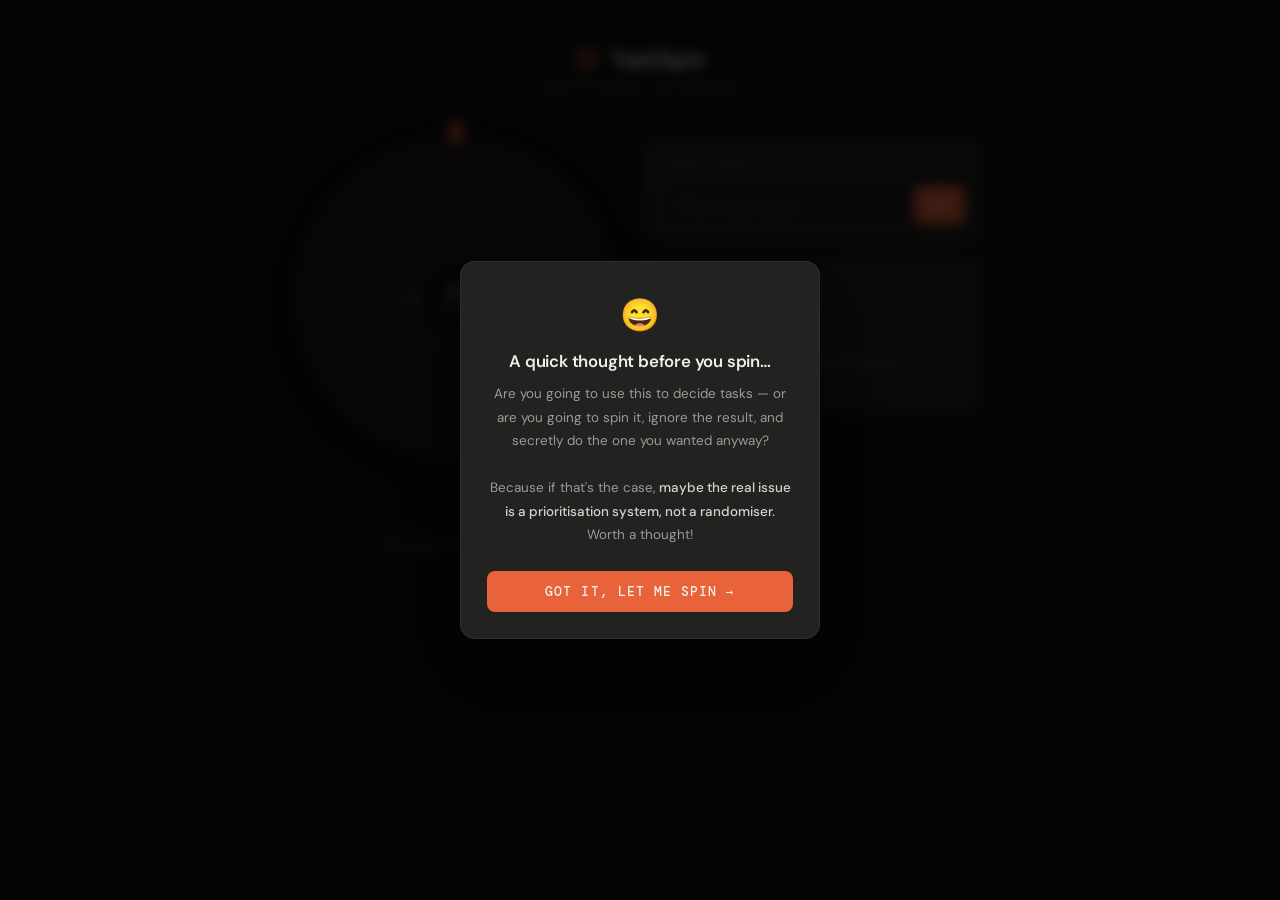
==== taskspin/index.html @ 9d42eccb "Fix TaskSpin landing on a different task than it announces The spin target put the winning slice at " ====
<!DOCTYPE html>
<html lang="en">
<head>
<meta charset="UTF-8">
<meta name="viewport" content="width=device-width, initial-scale=1.0">
<title>TaskSpin</title>
<link href="https://fonts.googleapis.com/css2?family=DM+Sans:wght@300;400;500;600&family=DM+Mono:wght@400;500&display=swap" rel="stylesheet">
<style>
  :root {
    --black:   #111110;
    --surface: #1c1c1b;
    --card:    #222221;
    --border:  #2e2e2c;
    --muted:   #6b6b68;
    --mid:     #9a9a96;
    --light:   #d4d4cf;
    --white:   #f0f0eb;
    --pop:     #e8633a;
    --pop-dim: rgba(232,99,58,0.10);
  }

  * { margin:0; padding:0; box-sizing:border-box; }

  body {
    background: var(--black);
    color: var(--white);
    font-family: 'DM Sans', sans-serif;
    min-height: 100vh;
    display: flex;
    flex-direction: column;
    align-items: center;
    padding: 44px 20px 64px;
  }

  /* ── HEADER ── */
  header { text-align:center; margin-bottom:44px; }

  .logo {
    display:flex; align-items:center; justify-content:center;
    gap:10px; margin-bottom:6px;
  }

  .logo-icon { width:26px; height:26px; color:var(--pop); }

  h1 {
    font-size:1.45rem; font-weight:600;
    letter-spacing:-0.4px; color:var(--white);
  }

  .subtitle {
    font-size:0.72rem; color:var(--muted);
    letter-spacing:0.1em; text-transform:uppercase;
  }

  /* ── LAYOUT ── */
  .layout {
    display:flex; flex-wrap:wrap; gap:28px;
    justify-content:center; align-items:flex-start;
    width:100%; max-width:860px;
  }

  /* ── WHEEL ── */
  .wheel-section {
    display:flex; flex-direction:column;
    align-items:center; gap:16px; flex:0 0 auto;
  }

  .wheel-wrapper {
    position:relative;
    width:min(320px,82vw);
    height:min(320px,82vw);
  }

  .pointer {
    position:absolute; top:-20px; left:50%;
    transform:translateX(-50%);
    width:22px; height:30px; z-index:10;
    color:var(--pop);
    filter:drop-shadow(0 2px 6px rgba(232,99,58,0.45));
  }

  #wheel {
    width:100%; height:100%; border-radius:50%;
    display:block; cursor:pointer;
    box-shadow:0 0 0 1px var(--border), 0 8px 48px rgba(0,0,0,0.55);
  }
  #wheel.spinning { cursor:not-allowed; }

  .center-btn {
    position:absolute; top:50%; left:50%;
    transform:translate(-50%,-50%);
    width:70px; height:70px; border-radius:50%;
    background:var(--black);
    border:1px solid var(--border);
    color:var(--mid);
    cursor:pointer; z-index:10;
    display:flex; flex-direction:column;
    align-items:center; justify-content:center; gap:4px;
    transition:all 0.2s ease;
  }
  .center-btn:hover:not(:disabled) {
    border-color:var(--pop); color:var(--pop);
    background:var(--pop-dim);
  }
  .center-btn:disabled { opacity:0.3; cursor:not-allowed; }
  .center-btn svg { width:22px; height:22px; pointer-events:none; }
  .center-label {
    font-family:'DM Mono',monospace; font-size:0.44rem;
    letter-spacing:0.14em; text-transform:uppercase;
    pointer-events:none; line-height:1;
  }

  /* ── RESULT ── */
  .result-banner {
    background:var(--card); border:1px solid var(--border);
    border-left:2px solid var(--pop);
    border-radius:8px; padding:13px 18px;
    width:min(320px,82vw);
    opacity:0; transform:translateY(6px);
    transition:all 0.35s ease; pointer-events:none;
  }
  .result-banner.visible { opacity:1; transform:translateY(0); pointer-events:auto; }
  .result-label {
    font-size:0.66rem; text-transform:uppercase;
    letter-spacing:0.1em; color:var(--pop);
    font-weight:500; margin-bottom:5px;
  }
  .result-task {
    font-size:1rem; font-weight:500;
    color:var(--white); word-break:break-word;
  }

  .spin-hint { font-size:0.7rem; color:var(--muted); letter-spacing:0.03em; }

  /* ── TASKS SECTION ── */
  .tasks-section {
    flex:1 1 280px; max-width:340px;
    display:flex; flex-direction:column; gap:12px;
  }

  .card {
    background:var(--card); border:1px solid var(--border);
    border-radius:10px; padding:18px;
  }

  .card-title {
    font-size:0.68rem; font-weight:500;
    text-transform:uppercase; letter-spacing:0.1em;
    color:var(--muted); margin-bottom:14px;
    display:flex; align-items:center; justify-content:space-between;
  }

  .count-badge {
    background:var(--surface); border:1px solid var(--border);
    color:var(--mid); border-radius:20px;
    padding:1px 8px; font-size:0.62rem;
    font-family:'DM Mono',monospace;
  }

  .add-row { display:flex; gap:8px; }

  .task-input {
    flex:1; min-width:0;
    background:var(--surface); border:1px solid var(--border);
    border-radius:7px; padding:9px 12px;
    color:var(--white); font-family:'DM Sans',sans-serif;
    font-size:0.86rem; outline:none;
    transition:border-color 0.2s;
  }
  .task-input::placeholder { color:var(--muted); }
  .task-input:focus { border-color:var(--pop); }

  .add-btn {
    background:var(--pop); color:var(--white);
    border:none; border-radius:7px;
    padding:9px 14px; flex-shrink:0;
    font-family:'DM Mono',monospace; font-size:0.72rem;
    letter-spacing:0.07em; cursor:pointer;
    transition:opacity 0.15s;
  }
  .add-btn:hover { opacity:0.85; }

  .task-list {
    display:flex; flex-direction:column; gap:5px;
    max-height:290px; overflow-y:auto; padding-right:2px;
  }
  .task-list::-webkit-scrollbar { width:3px; }
  .task-list::-webkit-scrollbar-thumb { background:var(--border); border-radius:2px; }

  .task-item {
    display:flex; align-items:center; gap:9px;
    background:var(--surface); border-radius:6px;
    padding:8px 10px; border:1px solid transparent;
    transition:border-color 0.2s;
    animation:fadeUp 0.2s ease;
  }
  @keyframes fadeUp {
    from { opacity:0; transform:translateY(4px); }
    to   { opacity:1; transform:translateY(0); }
  }
  .task-item:hover { border-color:var(--border); }
  .task-item.winner { border-color:var(--pop); background:var(--pop-dim); }

  .dot { width:7px; height:7px; border-radius:50%; flex-shrink:0; }
  .task-name { flex:1; font-size:0.83rem; color:var(--light); word-break:break-word; }

  .task-done-btn {
    background:none; border:1px solid var(--border);
    color:var(--muted); border-radius:4px;
    padding:2px 7px; font-size:0.66rem;
    cursor:pointer; font-family:'DM Sans',sans-serif;
    font-weight:500; letter-spacing:0.04em;
    transition:all 0.15s; white-space:nowrap;
  }
  .task-done-btn:hover { border-color:var(--pop); color:var(--pop); }

  .task-del-btn {
    background:none; border:none; color:var(--muted);
    cursor:pointer; font-size:1rem; line-height:1;
    padding:0 2px; transition:color 0.15s; flex-shrink:0;
  }
  .task-del-btn:hover { color:var(--white); }

  .empty-state {
    text-align:center; color:var(--muted);
    font-size:0.8rem; padding:20px 0; line-height:2;
  }

  .clear-btn {
    width:100%; background:none;
    border:1px solid var(--border); color:var(--muted);
    border-radius:6px; padding:7px;
    font-family:'DM Sans',sans-serif; font-size:0.74rem;
    cursor:pointer; margin-top:10px; transition:all 0.2s;
    letter-spacing:0.04em;
  }
  .clear-btn:hover { border-color:var(--mid); color:var(--light); }

  /* ── MODAL ── */
  .modal-overlay {
    position:fixed; inset:0;
    background:rgba(0,0,0,0.75);
    backdrop-filter:blur(6px);
    z-index:200; display:flex;
    align-items:center; justify-content:center;
    opacity:0; pointer-events:none;
    transition:opacity 0.22s ease;
  }
  .modal-overlay.open { opacity:1; pointer-events:auto; }

  .modal {
    background:var(--card); border:1px solid var(--border);
    border-radius:14px; padding:32px 26px 26px;
    width:min(360px,90vw); text-align:center;
    transform:translateY(14px) scale(0.97);
    transition:transform 0.25s ease;
    box-shadow:0 32px 80px rgba(0,0,0,0.65);
  }
  .modal-overlay.open .modal { transform:translateY(0) scale(1); }

  .modal-icon { width:44px; height:44px; margin:0 auto 16px; color:var(--pop); }

  .modal-title {
    font-size:1.05rem; font-weight:600;
    color:var(--white); margin-bottom:7px; letter-spacing:-0.2px;
  }

  .modal-body {
    font-size:0.82rem; color:var(--mid);
    line-height:1.65; margin-bottom:20px;
  }

  .modal-preview {
    background:var(--surface); border:1px solid var(--border);
    border-radius:8px; padding:10px 13px;
    margin-bottom:22px; text-align:left;
    max-height:90px; overflow-y:auto;
    display:flex; flex-wrap:wrap; gap:5px;
  }
  .modal-preview span {
    display:inline-block;
    background:var(--card); border:1px solid var(--border);
    color:var(--mid); border-radius:4px;
    padding:2px 7px; font-size:0.75rem;
    font-family:'DM Mono',monospace;
  }

  .modal-actions { display:flex; gap:9px; }

  .btn-cancel {
    flex:1; background:none; border:1px solid var(--border);
    color:var(--mid); border-radius:8px; padding:11px;
    font-family:'DM Sans',sans-serif; font-size:0.84rem;
    cursor:pointer; transition:all 0.15s; font-weight:500;
  }
  .btn-cancel:hover { border-color:var(--mid); color:var(--light); }

  .btn-spin {
    flex:2; background:var(--pop); border:none;
    color:var(--white); border-radius:8px; padding:11px;
    font-family:'DM Mono',monospace; font-size:0.8rem;
    letter-spacing:0.09em; cursor:pointer;
    transition:opacity 0.15s; font-weight:500;
  }
  .btn-spin:hover { opacity:0.88; }

  /* ── CONFETTI ── */
  .cp {
    position:fixed; top:-12px; border-radius:2px;
    animation:fall linear forwards;
    pointer-events:none; z-index:300;
  }
  @keyframes fall {
    to { transform:translateY(105vh) rotate(600deg); opacity:0; }
  }

  /* ── SIGNATURE ── */
  .signature {
    margin-top:52px; font-size:0.7rem;
    color:var(--muted); font-style:italic;
    letter-spacing:0.03em; text-align:center;
  }
  .signature .h { color:var(--pop); font-style:normal; }

  /* ── MOBILE RESPONSIVE ── */
  @media (max-width: 600px) {
    body { padding:28px 16px 56px; }

    header { margin-bottom:28px; }
    h1 { font-size:1.25rem; }
    .subtitle { font-size:0.68rem; }

    .layout {
      flex-direction:column;
      align-items:center;
      gap:20px;
    }

    /* Wheel fills most of screen width on mobile */
    .wheel-wrapper {
      width: min(288px, 80vw);
      height: min(288px, 80vw);
    }

    .wheel-section { width:100%; gap:14px; }
    .result-banner { width:min(288px,80vw); }

    /* Center button slightly smaller */
    .center-btn { width:62px; height:62px; }
    .center-btn svg { width:20px; height:20px; }
    .center-label { font-size:0.42rem; }

    /* Tasks section full width */
    .tasks-section {
      width:100%;
      max-width:100%;
      flex:unset;
    }

    /* Bigger tap targets for done/delete */
    .task-done-btn {
      padding:4px 10px;
      font-size:0.7rem;
    }

    .task-del-btn {
      font-size:1.1rem;
      padding:2px 5px;
    }

    /* Task list shorter on small screens so page doesn't scroll too much */
    .task-list { max-height:220px; }

    /* Input row: input slightly taller for thumb comfort */
    .task-input { padding:11px 12px; font-size:0.9rem; }
    .add-btn    { padding:11px 14px; font-size:0.74rem; }

    /* Modal fits snugly */
    .modal {
      padding:26px 20px 22px;
      border-radius:12px;
    }
    .modal-icon { width:38px; height:38px; margin-bottom:12px; }
    .modal-title { font-size:0.98rem; }
    .modal-body  { font-size:0.8rem; margin-bottom:16px; }
    .modal-preview { max-height:75px; margin-bottom:18px; }
    .btn-cancel, .btn-spin { padding:13px 10px; font-size:0.8rem; }

    .spin-hint { font-size:0.68rem; }
    .signature  { margin-top:36px; }
  }

  /* Slightly wider small tablets */
  @media (min-width:601px) and (max-width:800px) {
    .layout { gap:20px; }
    .tasks-section { max-width:100%; flex:unset; width:100%; }
    .wheel-section { width:100%; }
    .wheel-wrapper { width:min(300px,75vw); height:min(300px,75vw); }
    .result-banner { width:min(300px,75vw); }
  }

  /* ── WELCOME MODAL ── */
  .welcome-emoji { font-size:2rem; margin-bottom:14px; display:block; }
  .welcome-title {
    font-size:1.05rem; font-weight:600; color:var(--white);
    margin-bottom:10px; letter-spacing:-0.2px;
  }
  .welcome-body {
    font-size:0.84rem; color:var(--mid); line-height:1.75;
    margin-bottom:24px;
  }
  .welcome-body strong { color:var(--light); font-weight:500; }
  .btn-got-it {
    width:100%; background:var(--pop); border:none;
    color:var(--white); border-radius:8px; padding:12px;
    font-family:'DM Mono',monospace; font-size:0.8rem;
    letter-spacing:0.08em; cursor:pointer;
    transition:opacity 0.15s; font-weight:500;
  }
  .btn-got-it:hover { opacity:0.88; }
</style>
</head>
<body>

<header>
  <div class="logo">
    <svg class="logo-icon" viewBox="0 0 26 26" fill="none">
      <circle cx="13" cy="13" r="11.5" stroke="currentColor" stroke-width="1.5"/>
      <circle cx="13" cy="13" r="7"    stroke="currentColor" stroke-width="1.5"/>
      <circle cx="13" cy="13" r="3"    fill="currentColor"/>
    </svg>
    <h1>TaskSpin</h1>
  </div>
  <p class="subtitle">spin to decide · no excuses</p>
</header>

<div class="layout">

  <div class="wheel-section">
    <div class="wheel-wrapper">

      <!-- Arrow pointer -->
      <svg class="pointer" viewBox="0 0 22 30" fill="none">
        <path d="M11 28 L2 6 Q11 11 20 6 Z" fill="currentColor"/>
        <circle cx="11" cy="5" r="3" fill="currentColor"/>
      </svg>

      <canvas id="wheel"></canvas>

      <!-- Bullseye spin button -->
      <button class="center-btn" id="spinBtn" onclick="openModal()">
        <svg viewBox="0 0 24 24" fill="none">
          <circle cx="12" cy="12" r="10.2" stroke="currentColor" stroke-width="1.5"/>
          <circle cx="12" cy="12" r="6.2"  stroke="currentColor" stroke-width="1.5"/>
          <circle cx="12" cy="12" r="2.4"  fill="currentColor"/>
        </svg>
        <span class="center-label">spin now</span>
      </button>
    </div>

    <div class="result-banner" id="resultBanner">
      <div class="result-label">↳ do this next</div>
      <div class="result-task" id="resultText"></div>
    </div>

    <p class="spin-hint">click wheel or centre to spin</p>
  </div>

  <div class="tasks-section">
    <div class="card">
      <div class="card-title">Today's tasks</div>
      <div class="add-row">
        <input class="task-input" id="taskInput" type="text" placeholder="What needs doing…" maxlength="50"/>
        <button class="add-btn" onclick="addTask()">ADD</button>
      </div>
    </div>

    <div class="card">
      <div class="card-title">
        Queue
        <span class="count-badge" id="taskCount"></span>
      </div>
      <div class="task-list" id="taskList"></div>
      <button class="clear-btn" id="clearBtn" onclick="clearAll()" style="display:none">clear all tasks</button>
    </div>
  </div>

</div>

<!-- SPIN MODAL -->
<div class="modal-overlay" id="modalOverlay">
  <div class="modal">
    <svg class="modal-icon" viewBox="0 0 44 44" fill="none">
      <circle cx="22" cy="22" r="19.5" stroke="currentColor" stroke-width="1.8"/>
      <circle cx="22" cy="22" r="12"   stroke="currentColor" stroke-width="1.8"/>
      <circle cx="22" cy="22" r="4.5"  fill="currentColor"/>
      <line x1="22" y1="2.5" x2="22" y2="9.5" stroke="currentColor" stroke-width="2" stroke-linecap="round"/>
      <polyline points="19,6.5 22,2.5 25,6.5" fill="none" stroke="currentColor" stroke-width="1.8" stroke-linejoin="round" stroke-linecap="round"/>
    </svg>
    <div class="modal-title">Ready to spin?</div>
    <div class="modal-body">The wheel picks one task at random. Whatever it lands on — that's what you do next.</div>
    <div class="modal-preview" id="modalPreview"></div>
    <div class="modal-actions">
      <button class="btn-cancel" onclick="closeModal()">cancel</button>
      <button class="btn-spin" onclick="confirmSpin()">SPIN NOW →</button>
    </div>
  </div>
</div>

<!-- WELCOME MODAL -->
<div class="modal-overlay" id="welcomeOverlay">
  <div class="modal">
    <span class="welcome-emoji">😄</span>
    <div class="welcome-title">A quick thought before you spin…</div>
    <div class="welcome-body">
      Are you going to use this to decide tasks — or are you going to spin it, ignore the result, and secretly do the one you wanted anyway?<br><br>
      Because if that's the case, <strong>maybe the real issue is a prioritisation system, not a randomiser.</strong> Worth a thought!
    </div>
    <button class="btn-got-it" onclick="closeWelcome()">GOT IT, LET ME SPIN →</button>
  </div>
</div>

<p class="signature">made with <span class="h">♥</span> by Sofya</p>

<script>
const WHEEL_COLORS = ['#272725','#323230','#2a2a28','#363634','#242423','#2e2e2c','#303030','#282826'];
const POP = '#e8633a';

let tasks = JSON.parse(localStorage.getItem('taskspin_v2') || '[]');
let rotation = 0;
let isSpinning = false;
let pendingWin = -1;

const canvas = document.getElementById('wheel');
const ctx    = canvas.getContext('2d');

const save = () => localStorage.setItem('taskspin_v2', JSON.stringify(tasks));
const wc   = i => WHEEL_COLORS[i % WHEEL_COLORS.length];

function drawWheel() {
  const size = canvas.offsetWidth || 320;
  canvas.width = size; canvas.height = size;
  const cx=size/2, cy=size/2, r=size/2-2;
  ctx.clearRect(0,0,size,size);

  if (!tasks.length) {
    ctx.beginPath(); ctx.arc(cx,cy,r,0,Math.PI*2);
    ctx.fillStyle='#1c1c1b'; ctx.fill();
    ctx.strokeStyle='#2e2e2c'; ctx.lineWidth=1; ctx.stroke();
    ctx.fillStyle='#6b6b68';
    ctx.font=`400 ${Math.min(size*0.052,14)}px DM Sans,sans-serif`;
    ctx.textAlign='center'; ctx.textBaseline='middle';
    ctx.fillText('add tasks to spin', cx, cy);
    return;
  }
  drawSlices(size, rotation*Math.PI/180);
}

function drawSlices(size, rotOffset) {
  const cx=size/2, cy=size/2, r=size/2-2;
  const slice=(Math.PI*2)/tasks.length;
  tasks.forEach((task,i) => {
    const s=i*slice+rotOffset, e=s+slice, m=s+slice/2;
    const accent = (i % 4 === 0);
    ctx.beginPath(); ctx.moveTo(cx,cy); ctx.arc(cx,cy,r,s,e); ctx.closePath();
    ctx.fillStyle = accent ? '#261a16' : wc(i); ctx.fill();
    ctx.strokeStyle='#111110'; ctx.lineWidth=1.5; ctx.stroke();
    ctx.save();
    ctx.translate(cx,cy); ctx.rotate(m);
    const label=task.name.length>13?task.name.slice(0,13)+'…':task.name;
    const fs=Math.min(size*0.035,13);
    ctx.font=`500 ${fs}px DM Sans,sans-serif`;
    ctx.textAlign='center'; ctx.textBaseline='middle';
    ctx.fillStyle = accent ? '#d4886a' : '#7a7a76';
    ctx.fillText(label, r*0.6, 0);
    ctx.restore();
  });
}

function renderTasks() {
  const list=document.getElementById('taskList');
  const badge=document.getElementById('taskCount');
  const clrBtn=document.getElementById('clearBtn');
  badge.textContent = tasks.length || '';
  clrBtn.style.display = tasks.length ? 'block' : 'none';
  if (!tasks.length) {
    list.innerHTML=`<div class="empty-state">○<br>no tasks yet — add one above</div>`;
    return;
  }
  list.innerHTML = tasks.map((t,i)=>`
    <div class="task-item" id="task-${i}">
      <span class="dot" style="background:${i%4===0?POP:'#3a3a38'}"></span>
      <span class="task-name">${esc(t.name)}</span>
      <button class="task-done-btn" onclick="markDone(${i})">done</button>
      <button class="task-del-btn" onclick="deleteTask(${i})">×</button>
    </div>`).join('');
}

const esc = s => s.replace(/&/g,'&amp;').replace(/</g,'&lt;').replace(/>/g,'&gt;').replace(/"/g,'&quot;');

function addTask() {
  const inp=document.getElementById('taskInput'), v=inp.value.trim();
  if (!v) return;
  tasks.push({name:v}); inp.value='';
  save(); renderTasks(); drawWheel(); inp.focus();
}
function deleteTask(i) { tasks.splice(i,1); save(); renderTasks(); drawWheel(); }
function markDone(i) {
  tasks.splice(i,1); save(); renderTasks(); drawWheel();
  document.getElementById('resultBanner').classList.remove('visible');
}
function clearAll() {
  if (!confirm('Clear all tasks?')) return;
  tasks=[]; save(); renderTasks(); drawWheel();
  document.getElementById('resultBanner').classList.remove('visible');
}

/* ── Modal ── */
function openModal() {
  if (isSpinning || !tasks.length) return;
  const prev=document.getElementById('modalPreview');
  prev.innerHTML = tasks.map(t=>`<span>${esc(t.name)}</span>`).join('');
  document.getElementById('modalOverlay').classList.add('open');
}
function closeModal() { document.getElementById('modalOverlay').classList.remove('open'); }
function confirmSpin() { closeModal(); spin(); }
document.getElementById('modalOverlay').addEventListener('click', e => { if (e.target===e.currentTarget) closeModal(); });

/* ── Spin ── */
function spin() {
  if (isSpinning || !tasks.length) return;
  isSpinning=true;
  const btn=document.getElementById('spinBtn');
  btn.disabled=true; canvas.classList.add('spinning');
  document.getElementById('resultBanner').classList.remove('visible');
  document.querySelectorAll('.task-item').forEach(el=>el.classList.remove('winner'));

  const sliceDeg=360/tasks.length;
  const winIdx=Math.floor(Math.random()*tasks.length);
  const extra=6+Math.floor(Math.random()*4);
  // Land the middle of the winning slice under the pointer at 12 o'clock
  // (270° on the canvas), counting from wherever the last spin left the wheel.
  const settle=((270-(winIdx+0.5)*sliceDeg-rotation)%360+360)%360;
  const target=extra*360+settle;

  const startR=rotation, endR=rotation+target;
  const dur=4300, t0=performance.now();
  const ease=t=>1-Math.pow(1-t,4);

  function frame(now) {
    const t=Math.min((now-t0)/dur,1);
    const cur=startR+(endR-startR)*ease(t);
    rotation=cur;
    const size=canvas.width;
    ctx.save(); ctx.clearRect(0,0,size,size);
    ctx.translate(size/2,size/2); ctx.rotate(cur*Math.PI/180); ctx.translate(-size/2,-size/2);
    drawSlices(size,0); ctx.restore();
    if (t<1) { requestAnimationFrame(frame); }
    else {
      isSpinning=false; btn.disabled=false;
      canvas.classList.remove('spinning'); rotation=endR%360;
      showResult(winIdx);
    }
  }
  requestAnimationFrame(frame);
}

function showResult(i) {
  const b=document.getElementById('resultBanner');
  document.getElementById('resultText').textContent=tasks[i].name;
  b.classList.add('visible');
  const el=document.getElementById(`task-${i}`);
  if (el) { el.classList.add('winner'); el.scrollIntoView({behavior:'smooth',block:'nearest'}); }
  confetti();
}

function confetti() {
  const pal=['#3d3d3a','#6b6b68','#9a9a96','#d4d4cf',POP,POP,'#f0f0eb'];
  for (let i=0;i<55;i++) {
    const el=document.createElement('div');
    el.className='cp';
    el.style.cssText=`left:${Math.random()*100}vw;background:${pal[Math.floor(Math.random()*pal.length)]};width:${5+Math.random()*7}px;height:${5+Math.random()*7}px;border-radius:${Math.random()>.4?'50%':'1px'};animation-duration:${1.6+Math.random()*2}s;animation-delay:${Math.random()*.4}s`;
    document.body.appendChild(el);
    setTimeout(()=>el.remove(),4500);
  }
}

canvas.addEventListener('click', openModal);
document.getElementById('taskInput').addEventListener('keydown', e=>{ if(e.key==='Enter') addTask(); });
window.addEventListener('resize', drawWheel);

renderTasks();
drawWheel();

// Welcome modal — show once per session
function closeWelcome() {
  document.getElementById('welcomeOverlay').classList.remove('open');
  sessionStorage.setItem('ts_welcomed','1');
}
if (!sessionStorage.getItem('ts_welcomed')) {
  setTimeout(()=>document.getElementById('welcomeOverlay').classList.add('open'), 400);
}
</script>
</body>
</html>
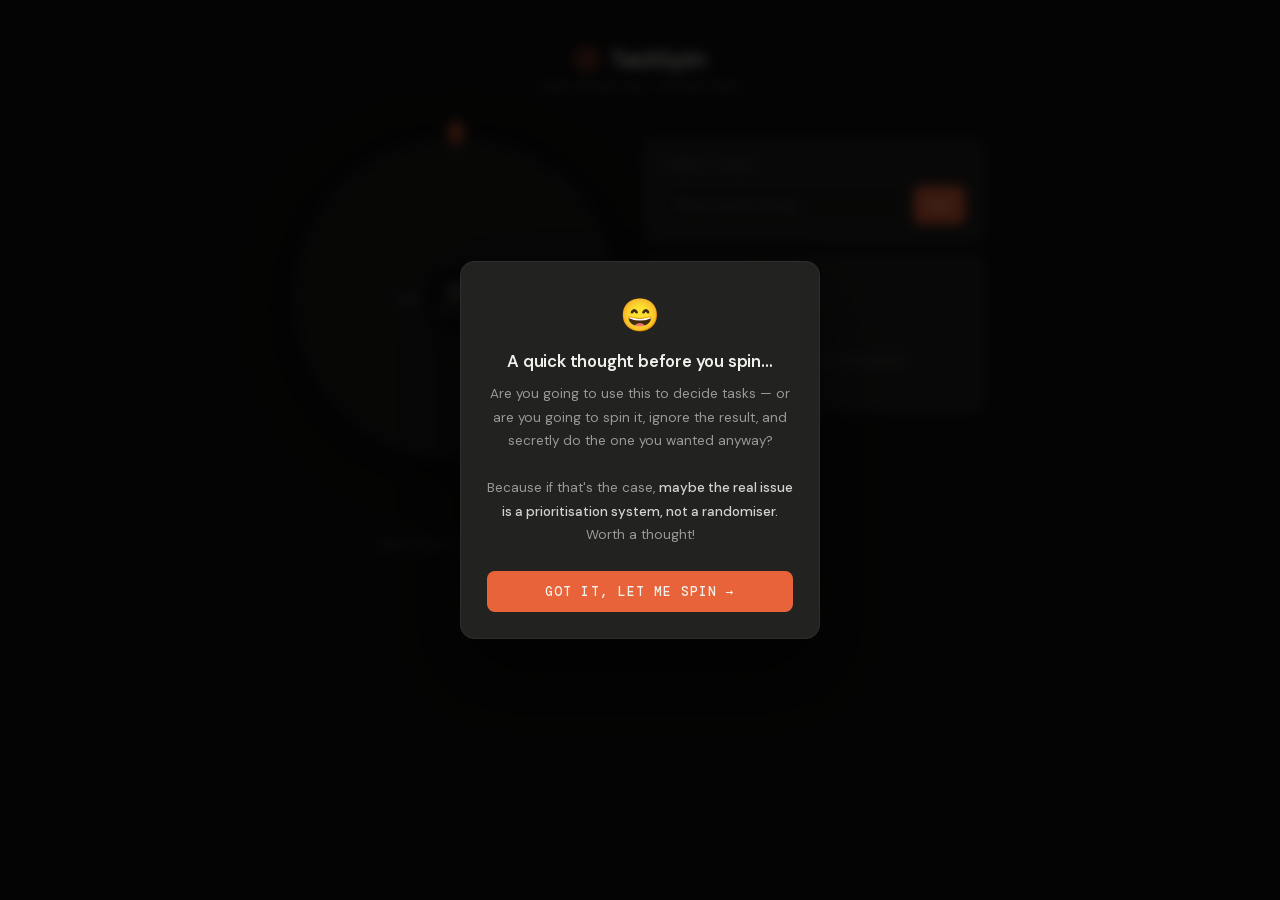
==== commit 15509262: "Self-host fonts so pages no longer contact Google Loading Google Fonts sends each visitor's IP addre" ====
--- a/taskspin/index.html
+++ b/taskspin/index.html
@@ -4,7 +4,8 @@
 <meta charset="UTF-8">
 <meta name="viewport" content="width=device-width, initial-scale=1.0">
 <title>TaskSpin</title>
-<link href="https://fonts.googleapis.com/css2?family=DM+Sans:wght@300;400;500;600&family=DM+Mono:wght@400;500&display=swap" rel="stylesheet">
+<link rel="preload" href="fonts/dm-sans-latin.woff2" as="font" type="font/woff2" crossorigin>
+<link rel="stylesheet" href="fonts/fonts.css">
 <style>
   :root {
     --black:   #111110;
--- a/taskspin/fonts/fonts.css
+++ b/taskspin/fonts/fonts.css
@@ -0,0 +1,56 @@
+/* Self-hosted so visitors' browsers never contact Google.
+   Files copied from Google Fonts; licensed under the SIL Open Font License 1.1 (see the OFL-*.txt files in this folder). */
+/* latin-ext */
+@font-face {
+  font-family: 'DM Mono';
+  font-style: normal;
+  font-weight: 400;
+  font-display: swap;
+  src: url('dm-mono-400-latin-ext.woff2') format('woff2');
+  unicode-range: U+0100-02BA, U+02BD-02C5, U+02C7-02CC, U+02CE-02D7, U+02DD-02FF, U+0304, U+0308, U+0329, U+1D00-1DBF, U+1E00-1E9F, U+1EF2-1EFF, U+2020, U+20A0-20AB, U+20AD-20C4, U+2113, U+2C60-2C7F, U+A720-A7FF;
+}
+/* latin */
+@font-face {
+  font-family: 'DM Mono';
+  font-style: normal;
+  font-weight: 400;
+  font-display: swap;
+  src: url('dm-mono-400-latin.woff2') format('woff2');
+  unicode-range: U+0000-00FF, U+0131, U+0152-0153, U+02BB-02BC, U+02C6, U+02DA, U+02DC, U+0304, U+0308, U+0329, U+2000-206F, U+20AC, U+2122, U+2191, U+2193, U+2212, U+2215, U+FEFF, U+FFFD;
+}
+/* latin-ext */
+@font-face {
+  font-family: 'DM Mono';
+  font-style: normal;
+  font-weight: 500;
+  font-display: swap;
+  src: url('dm-mono-500-latin-ext.woff2') format('woff2');
+  unicode-range: U+0100-02BA, U+02BD-02C5, U+02C7-02CC, U+02CE-02D7, U+02DD-02FF, U+0304, U+0308, U+0329, U+1D00-1DBF, U+1E00-1E9F, U+1EF2-1EFF, U+2020, U+20A0-20AB, U+20AD-20C4, U+2113, U+2C60-2C7F, U+A720-A7FF;
+}
+/* latin */
+@font-face {
+  font-family: 'DM Mono';
+  font-style: normal;
+  font-weight: 500;
+  font-display: swap;
+  src: url('dm-mono-500-latin.woff2') format('woff2');
+  unicode-range: U+0000-00FF, U+0131, U+0152-0153, U+02BB-02BC, U+02C6, U+02DA, U+02DC, U+0304, U+0308, U+0329, U+2000-206F, U+20AC, U+2122, U+2191, U+2193, U+2212, U+2215, U+FEFF, U+FFFD;
+}
+/* latin-ext */
+@font-face {
+  font-family: 'DM Sans';
+  font-style: normal;
+  font-weight: 300 600;
+  font-display: swap;
+  src: url('dm-sans-latin-ext.woff2') format('woff2');
+  unicode-range: U+0100-02BA, U+02BD-02C5, U+02C7-02CC, U+02CE-02D7, U+02DD-02FF, U+0304, U+0308, U+0329, U+1D00-1DBF, U+1E00-1E9F, U+1EF2-1EFF, U+2020, U+20A0-20AB, U+20AD-20C4, U+2113, U+2C60-2C7F, U+A720-A7FF;
+}
+/* latin */
+@font-face {
+  font-family: 'DM Sans';
+  font-style: normal;
+  font-weight: 300 600;
+  font-display: swap;
+  src: url('dm-sans-latin.woff2') format('woff2');
+  unicode-range: U+0000-00FF, U+0131, U+0152-0153, U+02BB-02BC, U+02C6, U+02DA, U+02DC, U+0304, U+0308, U+0329, U+2000-206F, U+20AC, U+2122, U+2191, U+2193, U+2212, U+2215, U+FEFF, U+FFFD;
+}
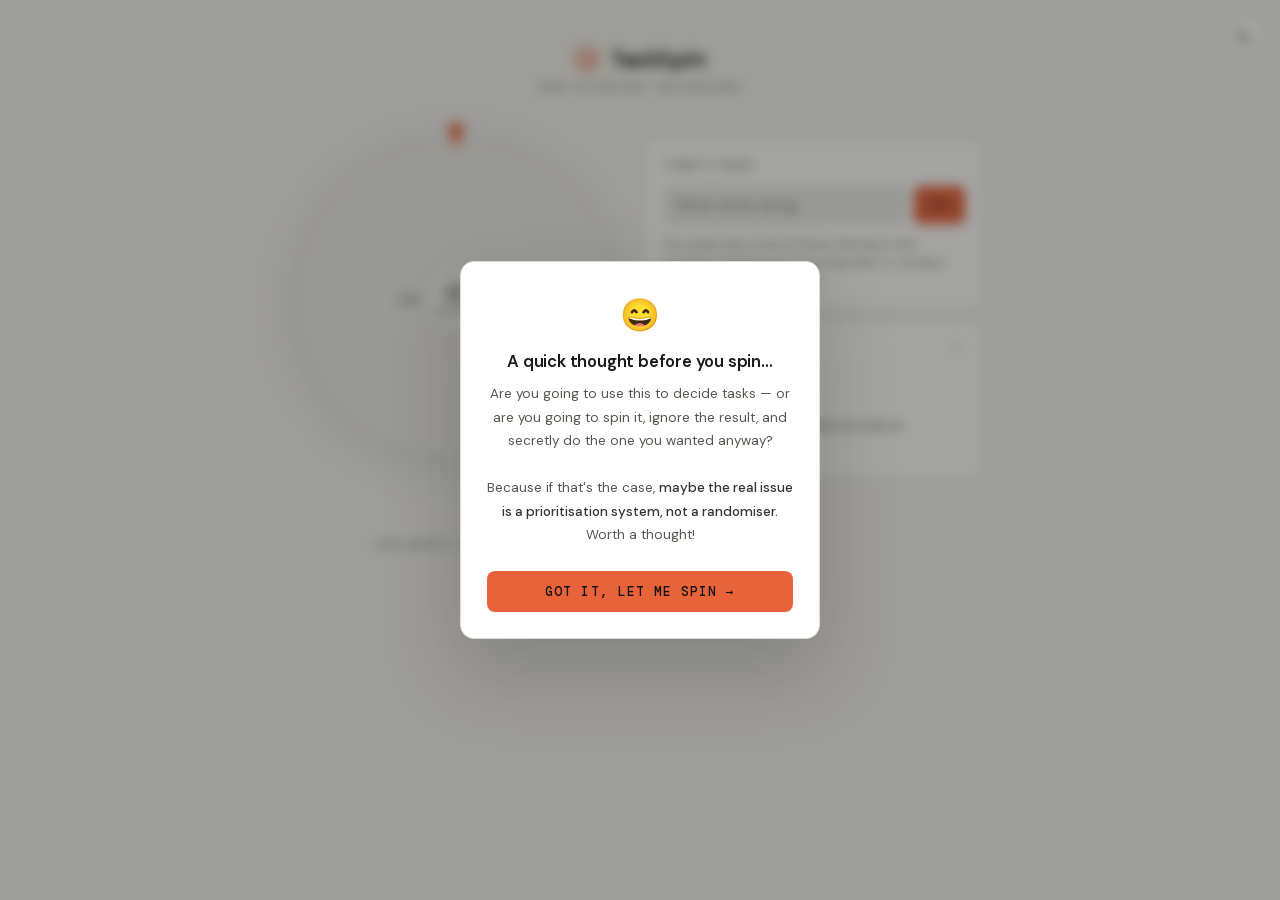
==== commit 72c85b68: "Add a light/dark toggle to TaskSpin - A sun/moon button in the top-right corner switches theme; it s" ====
--- a/taskspin/index.html
+++ b/taskspin/index.html
@@ -4,27 +4,82 @@
 <meta charset="UTF-8">
 <meta name="viewport" content="width=device-width, initial-scale=1.0">
 <title>TaskSpin</title>
+<meta name="theme-color" content="#111110">
+<script>
+  // Set the theme before the page is drawn, so it never flashes the wrong one:
+  // the visitor's own choice if they made one, otherwise their device setting.
+  (function () {
+    var t = null;
+    try { t = localStorage.getItem('taskspin_theme'); } catch (e) {}
+    if (t !== 'light' && t !== 'dark') t = window.matchMedia('(prefers-color-scheme: light)').matches ? 'light' : 'dark';
+    document.documentElement.setAttribute('data-theme', t);
+  })();
+</script>
 <link rel="preload" href="fonts/dm-sans-latin.woff2" as="font" type="font/woff2" crossorigin>
 <link rel="stylesheet" href="fonts/fonts.css">
 <style>
+  /* Colours are named by role, so a theme only has to swap values.
+     Every text colour reaches at least 4.5:1 contrast on the surfaces it sits on. */
   :root {
-    --black:   #111110;
-    --surface: #1c1c1b;
-    --card:    #222221;
-    --border:  #2e2e2c;
-    --muted:   #6b6b68;
-    --mid:     #9a9a96;
-    --light:   #d4d4cf;
-    --white:   #f0f0eb;
-    --pop:     #e8633a;
-    --pop-dim: rgba(232,99,58,0.10);
+    color-scheme: dark;
+    --bg:          #111110;
+    --surface:     #1c1c1b;
+    --card:        #222221;
+    --border:      #2e2e2c;
+    --text-muted:  #8c8c87;
+    --text-mid:    #9a9a96;
+    --text-soft:   #d4d4cf;
+    --text:        #f0f0eb;
+    --pop:         #e8633a;   /* orange fills, borders, pointer */
+    --pop-text:    #e8633a;   /* orange used for text */
+    --pop-dim:     rgba(232,99,58,0.10);
+    --on-pop:      #111110;   /* text on orange buttons */
+    --overlay:      rgba(0,0,0,0.75);
+    --modal-shadow: rgba(0,0,0,0.65);
+    --wheel-shadow: rgba(0,0,0,0.55);
+    --pointer-glow: rgba(232,99,58,0.45);
+    /* read by the script each time the wheel and confetti are drawn */
+    --wheel-slices:       #272725 #323230 #2a2a28 #363634 #242423 #2e2e2c #303030 #282826;
+    --wheel-accent:       #261a16;
+    --wheel-stroke:       #111110;
+    --wheel-label:        #a1a19c;
+    --wheel-label-accent: #d4886a;
+    --dot:                #3a3a38;
+    --confetti:           #3d3d3a #6b6b68 #9a9a96 #d4d4cf #e8633a #e8633a #f0f0eb;
+  }
+
+  :root[data-theme="light"] {
+    color-scheme: light;
+    --bg:          #f6f5f1;
+    --surface:     #efeee9;
+    --card:        #ffffff;
+    --border:      #dddcd5;
+    --text-muted:  #696964;
+    --text-mid:    #55554f;
+    --text-soft:   #33332f;
+    --text:        #1a1a18;
+    --pop:         #e8633a;
+    --pop-text:    #a83f1b;   /* darker orange, so orange text stays readable on light surfaces */
+    --pop-dim:     rgba(232,99,58,0.12);
+    --on-pop:      #111110;
+    --overlay:      rgba(26,26,24,0.40);
+    --modal-shadow: rgba(0,0,0,0.18);
+    --wheel-shadow: rgba(0,0,0,0.10);
+    --pointer-glow: rgba(232,99,58,0.30);
+    --wheel-slices:       #ecebe6 #e3e2dc #e8e7e1 #dedcd5 #efeee9 #e5e4de #e1e0da #eae9e3;
+    --wheel-accent:       #f9e1d6;
+    --wheel-stroke:       #ffffff;
+    --wheel-label:        #5e5e59;
+    --wheel-label-accent: #a83f1b;
+    --dot:                #c8c6bf;
+    --confetti:           #c8c6bf #9a9a94 #6c6c67 #33332f #e8633a #e8633a #a83f1b;
   }
 
   * { margin:0; padding:0; box-sizing:border-box; }
 
   body {
-    background: var(--black);
-    color: var(--white);
+    background: var(--bg);
+    color: var(--text);
     font-family: 'DM Sans', sans-serif;
     min-height: 100vh;
     display: flex;
@@ -45,13 +100,29 @@
 
   h1 {
     font-size:1.45rem; font-weight:600;
-    letter-spacing:-0.4px; color:var(--white);
+    letter-spacing:-0.4px; color:var(--text);
   }
 
   .subtitle {
-    font-size:0.72rem; color:var(--muted);
+    font-size:0.72rem; color:var(--text-muted);
     letter-spacing:0.1em; text-transform:uppercase;
   }
+
+  /* ── THEME TOGGLE ── */
+  .theme-toggle {
+    position:absolute; top:16px; right:16px;
+    width:40px; height:40px; border-radius:50%;
+    background:var(--card); border:1px solid var(--border);
+    color:var(--text-mid); cursor:pointer;
+    display:flex; align-items:center; justify-content:center;
+    transition:border-color 0.15s, color 0.15s;
+  }
+  .theme-toggle:hover { border-color:var(--pop); color:var(--pop-text); }
+  .theme-toggle:focus-visible { outline:2px solid var(--pop); outline-offset:2px; }
+  .theme-toggle svg { width:18px; height:18px; }
+  /* the icon shows the mode you would switch to */
+  :root:not([data-theme="light"]) .icon-moon,
+  :root[data-theme="light"] .icon-sun { display:none; }
 
   /* ── LAYOUT ── */
   .layout {
@@ -77,13 +148,13 @@
     transform:translateX(-50%);
     width:22px; height:30px; z-index:10;
     color:var(--pop);
-    filter:drop-shadow(0 2px 6px rgba(232,99,58,0.45));
+    filter:drop-shadow(0 2px 6px var(--pointer-glow));
   }
 
   #wheel {
     width:100%; height:100%; border-radius:50%;
     display:block; cursor:pointer;
-    box-shadow:0 0 0 1px var(--border), 0 8px 48px rgba(0,0,0,0.55);
+    box-shadow:0 0 0 1px var(--border), 0 8px 48px var(--wheel-shadow);
   }
   #wheel.spinning { cursor:not-allowed; }
 
@@ -91,16 +162,16 @@
     position:absolute; top:50%; left:50%;
     transform:translate(-50%,-50%);
     width:70px; height:70px; border-radius:50%;
-    background:var(--black);
+    background:var(--bg);
     border:1px solid var(--border);
-    color:var(--mid);
+    color:var(--text-mid);
     cursor:pointer; z-index:10;
     display:flex; flex-direction:column;
     align-items:center; justify-content:center; gap:4px;
     transition:all 0.2s ease;
   }
   .center-btn:hover:not(:disabled) {
-    border-color:var(--pop); color:var(--pop);
+    border-color:var(--pop); color:var(--pop-text);
     background:var(--pop-dim);
   }
   .center-btn:disabled { opacity:0.3; cursor:not-allowed; }
@@ -123,15 +194,15 @@
   .result-banner.visible { opacity:1; transform:translateY(0); pointer-events:auto; }
   .result-label {
     font-size:0.66rem; text-transform:uppercase;
-    letter-spacing:0.1em; color:var(--pop);
+    letter-spacing:0.1em; color:var(--pop-text);
     font-weight:500; margin-bottom:5px;
   }
   .result-task {
     font-size:1rem; font-weight:500;
-    color:var(--white); word-break:break-word;
-  }
-
-  .spin-hint { font-size:0.7rem; color:var(--muted); letter-spacing:0.03em; }
+    color:var(--text); word-break:break-word;
+  }
+
+  .spin-hint { font-size:0.7rem; color:var(--text-muted); letter-spacing:0.03em; }
 
   /* ── TASKS SECTION ── */
   .tasks-section {
@@ -147,13 +218,13 @@
   .card-title {
     font-size:0.68rem; font-weight:500;
     text-transform:uppercase; letter-spacing:0.1em;
-    color:var(--muted); margin-bottom:14px;
+    color:var(--text-muted); margin-bottom:14px;
     display:flex; align-items:center; justify-content:space-between;
   }
 
   .count-badge {
     background:var(--surface); border:1px solid var(--border);
-    color:var(--mid); border-radius:20px;
+    color:var(--text-mid); border-radius:20px;
     padding:1px 8px; font-size:0.62rem;
     font-family:'DM Mono',monospace;
   }
@@ -164,15 +235,15 @@
     flex:1; min-width:0;
     background:var(--surface); border:1px solid var(--border);
     border-radius:7px; padding:9px 12px;
-    color:var(--white); font-family:'DM Sans',sans-serif;
+    color:var(--text); font-family:'DM Sans',sans-serif;
     font-size:0.86rem; outline:none;
     transition:border-color 0.2s;
   }
-  .task-input::placeholder { color:var(--muted); }
+  .task-input::placeholder { color:var(--text-muted); }
   .task-input:focus { border-color:var(--pop); }
 
   .add-btn {
-    background:var(--pop); color:var(--white);
+    background:var(--pop); color:var(--on-pop);
     border:none; border-radius:7px;
     padding:9px 14px; flex-shrink:0;
     font-family:'DM Mono',monospace; font-size:0.72rem;
@@ -180,6 +251,11 @@
     transition:opacity 0.15s;
   }
   .add-btn:hover { opacity:0.85; }
+
+  .storage-note {
+    margin-top:12px; font-size:0.7rem;
+    line-height:1.6; color:var(--text-muted);
+  }
 
   .task-list {
     display:flex; flex-direction:column; gap:5px;
@@ -202,45 +278,46 @@
   .task-item:hover { border-color:var(--border); }
   .task-item.winner { border-color:var(--pop); background:var(--pop-dim); }
 
-  .dot { width:7px; height:7px; border-radius:50%; flex-shrink:0; }
-  .task-name { flex:1; font-size:0.83rem; color:var(--light); word-break:break-word; }
+  .dot { width:7px; height:7px; border-radius:50%; flex-shrink:0; background:var(--dot); }
+  .dot.accent { background:var(--pop); }
+  .task-name { flex:1; font-size:0.83rem; color:var(--text-soft); word-break:break-word; }
 
   .task-done-btn {
     background:none; border:1px solid var(--border);
-    color:var(--muted); border-radius:4px;
+    color:var(--text-muted); border-radius:4px;
     padding:2px 7px; font-size:0.66rem;
     cursor:pointer; font-family:'DM Sans',sans-serif;
     font-weight:500; letter-spacing:0.04em;
     transition:all 0.15s; white-space:nowrap;
   }
-  .task-done-btn:hover { border-color:var(--pop); color:var(--pop); }
+  .task-done-btn:hover { border-color:var(--pop); color:var(--pop-text); }
 
   .task-del-btn {
-    background:none; border:none; color:var(--muted);
+    background:none; border:none; color:var(--text-muted);
     cursor:pointer; font-size:1rem; line-height:1;
     padding:0 2px; transition:color 0.15s; flex-shrink:0;
   }
-  .task-del-btn:hover { color:var(--white); }
+  .task-del-btn:hover { color:var(--text); }
 
   .empty-state {
-    text-align:center; color:var(--muted);
+    text-align:center; color:var(--text-muted);
     font-size:0.8rem; padding:20px 0; line-height:2;
   }
 
   .clear-btn {
     width:100%; background:none;
-    border:1px solid var(--border); color:var(--muted);
+    border:1px solid var(--border); color:var(--text-muted);
     border-radius:6px; padding:7px;
     font-family:'DM Sans',sans-serif; font-size:0.74rem;
     cursor:pointer; margin-top:10px; transition:all 0.2s;
     letter-spacing:0.04em;
   }
-  .clear-btn:hover { border-color:var(--mid); color:var(--light); }
+  .clear-btn:hover { border-color:var(--text-mid); color:var(--text-soft); }
 
   /* ── MODAL ── */
   .modal-overlay {
     position:fixed; inset:0;
-    background:rgba(0,0,0,0.75);
+    background:var(--overlay);
     backdrop-filter:blur(6px);
     z-index:200; display:flex;
     align-items:center; justify-content:center;
@@ -255,7 +332,7 @@
     width:min(360px,90vw); text-align:center;
     transform:translateY(14px) scale(0.97);
     transition:transform 0.25s ease;
-    box-shadow:0 32px 80px rgba(0,0,0,0.65);
+    box-shadow:0 32px 80px var(--modal-shadow);
   }
   .modal-overlay.open .modal { transform:translateY(0) scale(1); }
 
@@ -263,11 +340,11 @@
 
   .modal-title {
     font-size:1.05rem; font-weight:600;
-    color:var(--white); margin-bottom:7px; letter-spacing:-0.2px;
+    color:var(--text); margin-bottom:7px; letter-spacing:-0.2px;
   }
 
   .modal-body {
-    font-size:0.82rem; color:var(--mid);
+    font-size:0.82rem; color:var(--text-mid);
     line-height:1.65; margin-bottom:20px;
   }
 
@@ -281,7 +358,7 @@
   .modal-preview span {
     display:inline-block;
     background:var(--card); border:1px solid var(--border);
-    color:var(--mid); border-radius:4px;
+    color:var(--text-mid); border-radius:4px;
     padding:2px 7px; font-size:0.75rem;
     font-family:'DM Mono',monospace;
   }
@@ -290,15 +367,15 @@
 
   .btn-cancel {
     flex:1; background:none; border:1px solid var(--border);
-    color:var(--mid); border-radius:8px; padding:11px;
+    color:var(--text-mid); border-radius:8px; padding:11px;
     font-family:'DM Sans',sans-serif; font-size:0.84rem;
     cursor:pointer; transition:all 0.15s; font-weight:500;
   }
-  .btn-cancel:hover { border-color:var(--mid); color:var(--light); }
+  .btn-cancel:hover { border-color:var(--text-mid); color:var(--text-soft); }
 
   .btn-spin {
     flex:2; background:var(--pop); border:none;
-    color:var(--white); border-radius:8px; padding:11px;
+    color:var(--on-pop); border-radius:8px; padding:11px;
     font-family:'DM Mono',monospace; font-size:0.8rem;
     letter-spacing:0.09em; cursor:pointer;
     transition:opacity 0.15s; font-weight:500;
@@ -318,14 +395,21 @@
   /* ── SIGNATURE ── */
   .signature {
     margin-top:52px; font-size:0.7rem;
-    color:var(--muted); font-style:italic;
+    color:var(--text-muted); font-style:italic;
     letter-spacing:0.03em; text-align:center;
   }
-  .signature .h { color:var(--pop); font-style:normal; }
+  .signature .h { color:var(--pop-text); font-style:normal; }
+  .signature a {
+    color:var(--text-mid); text-decoration:none;
+    border-bottom:1px solid var(--border);
+    transition:color 0.15s, border-color 0.15s;
+  }
+  .signature a:hover, .signature a:focus-visible { color:var(--pop-text); border-color:var(--pop); }
 
   /* ── MOBILE RESPONSIVE ── */
   @media (max-width: 600px) {
     body { padding:28px 16px 56px; }
+    .theme-toggle { top:12px; right:12px; width:44px; height:44px; }
 
     header { margin-bottom:28px; }
     h1 { font-size:1.25rem; }
@@ -403,17 +487,17 @@
   /* ── WELCOME MODAL ── */
   .welcome-emoji { font-size:2rem; margin-bottom:14px; display:block; }
   .welcome-title {
-    font-size:1.05rem; font-weight:600; color:var(--white);
+    font-size:1.05rem; font-weight:600; color:var(--text);
     margin-bottom:10px; letter-spacing:-0.2px;
   }
   .welcome-body {
-    font-size:0.84rem; color:var(--mid); line-height:1.75;
+    font-size:0.84rem; color:var(--text-mid); line-height:1.75;
     margin-bottom:24px;
   }
-  .welcome-body strong { color:var(--light); font-weight:500; }
+  .welcome-body strong { color:var(--text-soft); font-weight:500; }
   .btn-got-it {
     width:100%; background:var(--pop); border:none;
-    color:var(--white); border-radius:8px; padding:12px;
+    color:var(--on-pop); border-radius:8px; padding:12px;
     font-family:'DM Mono',monospace; font-size:0.8rem;
     letter-spacing:0.08em; cursor:pointer;
     transition:opacity 0.15s; font-weight:500;
@@ -422,6 +506,16 @@
 </style>
 </head>
 <body>
+
+<button class="theme-toggle" id="themeToggle" type="button" aria-label="Switch to light mode" title="Switch to light mode">
+  <svg class="icon-sun" viewBox="0 0 24 24" fill="none" stroke="currentColor" stroke-width="1.6" stroke-linecap="round" stroke-linejoin="round" aria-hidden="true">
+    <circle cx="12" cy="12" r="4.2"/>
+    <path d="M12 2.5v2.2M12 19.3v2.2M4.6 4.6l1.6 1.6M17.8 17.8l1.6 1.6M2.5 12h2.2M19.3 12h2.2M4.6 19.4l1.6-1.6M17.8 6.2l1.6-1.6"/>
+  </svg>
+  <svg class="icon-moon" viewBox="0 0 24 24" fill="none" stroke="currentColor" stroke-width="1.6" stroke-linecap="round" stroke-linejoin="round" aria-hidden="true">
+    <path d="M20.4 14.6A8.4 8.4 0 0 1 9.4 3.6a8.4 8.4 0 1 0 11 11z"/>
+  </svg>
+</button>
 
 <header>
   <div class="logo">
@@ -474,6 +568,7 @@
         <input class="task-input" id="taskInput" type="text" placeholder="What needs doing…" maxlength="50"/>
         <button class="add-btn" onclick="addTask()">ADD</button>
       </div>
+      <p class="storage-note">Your tasks stay in this browser. Nothing is sent anywhere. Clearing your browsing data, or closing a private window, deletes them.</p>
     </div>
 
     <div class="card">
@@ -521,11 +616,22 @@
   </div>
 </div>
 
-<p class="signature">made with <span class="h">♥</span> by Sofya</p>
+<p class="signature">made with <span class="h">♥</span> by <a href="https://izaninsofya.github.io/">Sofya</a></p>
 
 <script>
-const WHEEL_COLORS = ['#272725','#323230','#2a2a28','#363634','#242423','#2e2e2c','#303030','#282826'];
-const POP = '#e8633a';
+// Colours live in the CSS theme. Read them before drawing, so a theme change applies at once.
+let C = {};
+function readTheme() {
+  const cs = getComputedStyle(document.documentElement);
+  const v = n => cs.getPropertyValue(n).trim();
+  C = {
+    slices: v('--wheel-slices').split(/\s+/), accent: v('--wheel-accent'), stroke: v('--wheel-stroke'),
+    label: v('--wheel-label'), labelAccent: v('--wheel-label-accent'),
+    emptyFill: v('--surface'), emptyBorder: v('--border'), emptyText: v('--text-muted'),
+    confetti: v('--confetti').split(/\s+/)
+  };
+}
+readTheme();
 
 let tasks = JSON.parse(localStorage.getItem('taskspin_v2') || '[]');
 let rotation = 0;
@@ -536,7 +642,7 @@
 const ctx    = canvas.getContext('2d');
 
 const save = () => localStorage.setItem('taskspin_v2', JSON.stringify(tasks));
-const wc   = i => WHEEL_COLORS[i % WHEEL_COLORS.length];
+const wc   = i => C.slices[i % C.slices.length];
 
 function drawWheel() {
   const size = canvas.offsetWidth || 320;
@@ -546,9 +652,9 @@
 
   if (!tasks.length) {
     ctx.beginPath(); ctx.arc(cx,cy,r,0,Math.PI*2);
-    ctx.fillStyle='#1c1c1b'; ctx.fill();
-    ctx.strokeStyle='#2e2e2c'; ctx.lineWidth=1; ctx.stroke();
-    ctx.fillStyle='#6b6b68';
+    ctx.fillStyle=C.emptyFill; ctx.fill();
+    ctx.strokeStyle=C.emptyBorder; ctx.lineWidth=1; ctx.stroke();
+    ctx.fillStyle=C.emptyText;
     ctx.font=`400 ${Math.min(size*0.052,14)}px DM Sans,sans-serif`;
     ctx.textAlign='center'; ctx.textBaseline='middle';
     ctx.fillText('add tasks to spin', cx, cy);
@@ -564,15 +670,15 @@
     const s=i*slice+rotOffset, e=s+slice, m=s+slice/2;
     const accent = (i % 4 === 0);
     ctx.beginPath(); ctx.moveTo(cx,cy); ctx.arc(cx,cy,r,s,e); ctx.closePath();
-    ctx.fillStyle = accent ? '#261a16' : wc(i); ctx.fill();
-    ctx.strokeStyle='#111110'; ctx.lineWidth=1.5; ctx.stroke();
+    ctx.fillStyle = accent ? C.accent : wc(i); ctx.fill();
+    ctx.strokeStyle=C.stroke; ctx.lineWidth=1.5; ctx.stroke();
     ctx.save();
     ctx.translate(cx,cy); ctx.rotate(m);
     const label=task.name.length>13?task.name.slice(0,13)+'…':task.name;
     const fs=Math.min(size*0.035,13);
     ctx.font=`500 ${fs}px DM Sans,sans-serif`;
     ctx.textAlign='center'; ctx.textBaseline='middle';
-    ctx.fillStyle = accent ? '#d4886a' : '#7a7a76';
+    ctx.fillStyle = accent ? C.labelAccent : C.label;
     ctx.fillText(label, r*0.6, 0);
     ctx.restore();
   });
@@ -590,7 +696,7 @@
   }
   list.innerHTML = tasks.map((t,i)=>`
     <div class="task-item" id="task-${i}">
-      <span class="dot" style="background:${i%4===0?POP:'#3a3a38'}"></span>
+      <span class="dot${i%4===0?' accent':''}"></span>
       <span class="task-name">${esc(t.name)}</span>
       <button class="task-done-btn" onclick="markDone(${i})">done</button>
       <button class="task-del-btn" onclick="deleteTask(${i})">×</button>
@@ -676,7 +782,7 @@
 }
 
 function confetti() {
-  const pal=['#3d3d3a','#6b6b68','#9a9a96','#d4d4cf',POP,POP,'#f0f0eb'];
+  const pal=C.confetti;
   for (let i=0;i<55;i++) {
     const el=document.createElement('div');
     el.className='cp';
@@ -690,8 +796,34 @@
 document.getElementById('taskInput').addEventListener('keydown', e=>{ if(e.key==='Enter') addTask(); });
 window.addEventListener('resize', drawWheel);
 
+/* ── Theme ── */
+const THEME_KEY = 'taskspin_theme';
+const themeBtn  = document.getElementById('themeToggle');
+const themeMeta = document.querySelector('meta[name="theme-color"]');
+
+function setTheme(t) {
+  document.documentElement.setAttribute('data-theme', t);
+  const next = t === 'light' ? 'dark' : 'light';
+  themeBtn.setAttribute('aria-label', `Switch to ${next} mode`);
+  themeBtn.title = `Switch to ${next} mode`;
+  readTheme();
+  themeMeta.setAttribute('content', getComputedStyle(document.documentElement).getPropertyValue('--bg').trim());
+  drawWheel();
+}
+themeBtn.addEventListener('click', () => {
+  const t = document.documentElement.getAttribute('data-theme') === 'light' ? 'dark' : 'light';
+  try { localStorage.setItem(THEME_KEY, t); } catch (e) {}
+  setTheme(t);
+});
+// Until someone presses the toggle, keep following the device setting.
+window.matchMedia('(prefers-color-scheme: light)').addEventListener('change', e => {
+  let saved = null;
+  try { saved = localStorage.getItem(THEME_KEY); } catch (err) {}
+  if (saved !== 'light' && saved !== 'dark') setTheme(e.matches ? 'light' : 'dark');
+});
+
 renderTasks();
-drawWheel();
+setTheme(document.documentElement.getAttribute('data-theme') === 'light' ? 'light' : 'dark'); // also draws the wheel
 
 // Welcome modal — show once per session
 function closeWelcome() {
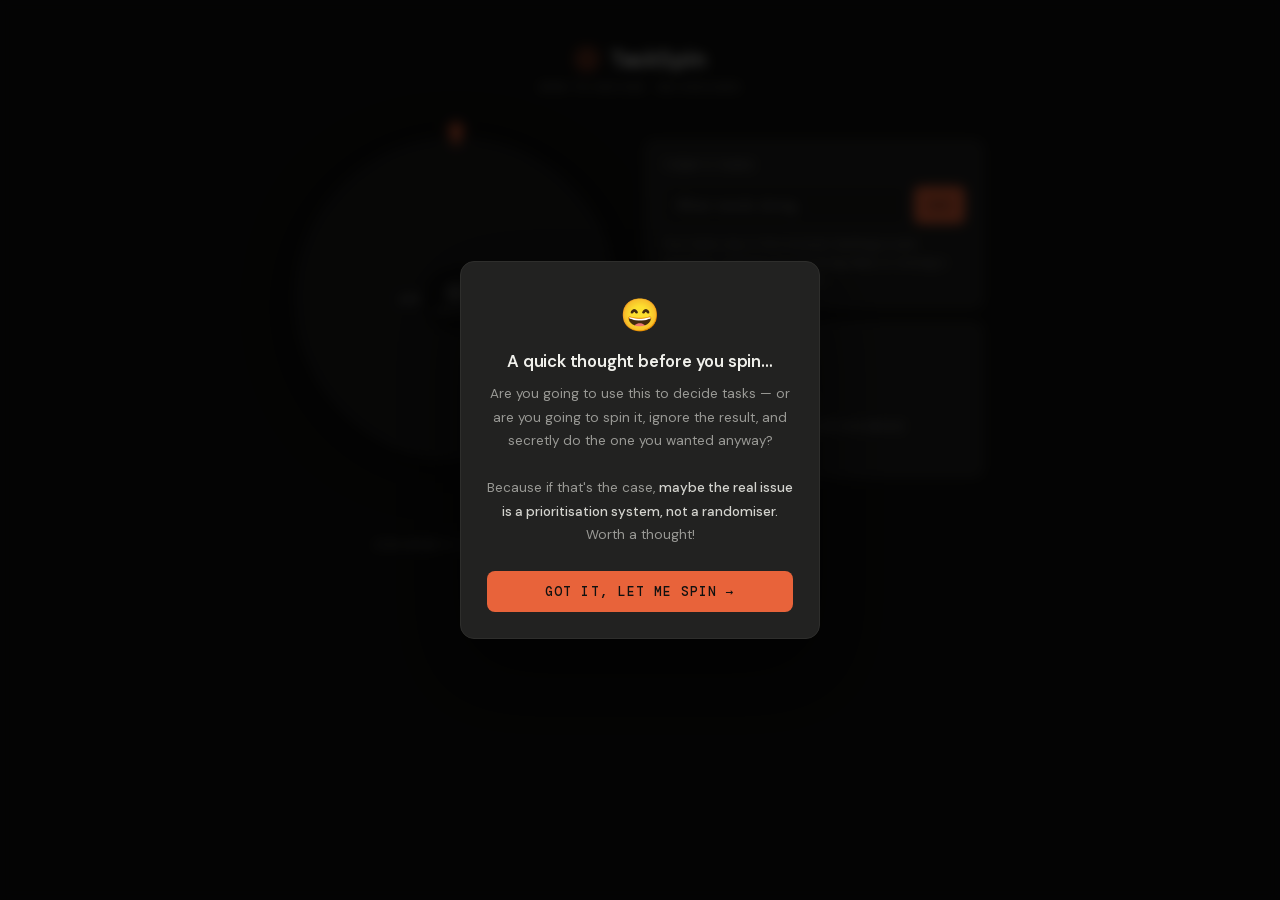
==== commit e51a78c0: "Move TaskSpin colours into role-based tokens and fix contrast Colour variables were named after thei" ====
--- a/taskspin/index.html
+++ b/taskspin/index.html
@@ -4,17 +4,6 @@
 <meta charset="UTF-8">
 <meta name="viewport" content="width=device-width, initial-scale=1.0">
 <title>TaskSpin</title>
-<meta name="theme-color" content="#111110">
-<script>
-  // Set the theme before the page is drawn, so it never flashes the wrong one:
-  // the visitor's own choice if they made one, otherwise their device setting.
-  (function () {
-    var t = null;
-    try { t = localStorage.getItem('taskspin_theme'); } catch (e) {}
-    if (t !== 'light' && t !== 'dark') t = window.matchMedia('(prefers-color-scheme: light)').matches ? 'light' : 'dark';
-    document.documentElement.setAttribute('data-theme', t);
-  })();
-</script>
 <link rel="preload" href="fonts/dm-sans-latin.woff2" as="font" type="font/woff2" crossorigin>
 <link rel="stylesheet" href="fonts/fonts.css">
 <style>
@@ -48,33 +37,6 @@
     --confetti:           #3d3d3a #6b6b68 #9a9a96 #d4d4cf #e8633a #e8633a #f0f0eb;
   }
 
-  :root[data-theme="light"] {
-    color-scheme: light;
-    --bg:          #f6f5f1;
-    --surface:     #efeee9;
-    --card:        #ffffff;
-    --border:      #dddcd5;
-    --text-muted:  #696964;
-    --text-mid:    #55554f;
-    --text-soft:   #33332f;
-    --text:        #1a1a18;
-    --pop:         #e8633a;
-    --pop-text:    #a83f1b;   /* darker orange, so orange text stays readable on light surfaces */
-    --pop-dim:     rgba(232,99,58,0.12);
-    --on-pop:      #111110;
-    --overlay:      rgba(26,26,24,0.40);
-    --modal-shadow: rgba(0,0,0,0.18);
-    --wheel-shadow: rgba(0,0,0,0.10);
-    --pointer-glow: rgba(232,99,58,0.30);
-    --wheel-slices:       #ecebe6 #e3e2dc #e8e7e1 #dedcd5 #efeee9 #e5e4de #e1e0da #eae9e3;
-    --wheel-accent:       #f9e1d6;
-    --wheel-stroke:       #ffffff;
-    --wheel-label:        #5e5e59;
-    --wheel-label-accent: #a83f1b;
-    --dot:                #c8c6bf;
-    --confetti:           #c8c6bf #9a9a94 #6c6c67 #33332f #e8633a #e8633a #a83f1b;
-  }
-
   * { margin:0; padding:0; box-sizing:border-box; }
 
   body {
@@ -107,22 +69,6 @@
     font-size:0.72rem; color:var(--text-muted);
     letter-spacing:0.1em; text-transform:uppercase;
   }
-
-  /* ── THEME TOGGLE ── */
-  .theme-toggle {
-    position:absolute; top:16px; right:16px;
-    width:40px; height:40px; border-radius:50%;
-    background:var(--card); border:1px solid var(--border);
-    color:var(--text-mid); cursor:pointer;
-    display:flex; align-items:center; justify-content:center;
-    transition:border-color 0.15s, color 0.15s;
-  }
-  .theme-toggle:hover { border-color:var(--pop); color:var(--pop-text); }
-  .theme-toggle:focus-visible { outline:2px solid var(--pop); outline-offset:2px; }
-  .theme-toggle svg { width:18px; height:18px; }
-  /* the icon shows the mode you would switch to */
-  :root:not([data-theme="light"]) .icon-moon,
-  :root[data-theme="light"] .icon-sun { display:none; }
 
   /* ── LAYOUT ── */
   .layout {
@@ -409,7 +355,6 @@
   /* ── MOBILE RESPONSIVE ── */
   @media (max-width: 600px) {
     body { padding:28px 16px 56px; }
-    .theme-toggle { top:12px; right:12px; width:44px; height:44px; }
 
     header { margin-bottom:28px; }
     h1 { font-size:1.25rem; }
@@ -506,16 +451,6 @@
 </style>
 </head>
 <body>
-
-<button class="theme-toggle" id="themeToggle" type="button" aria-label="Switch to light mode" title="Switch to light mode">
-  <svg class="icon-sun" viewBox="0 0 24 24" fill="none" stroke="currentColor" stroke-width="1.6" stroke-linecap="round" stroke-linejoin="round" aria-hidden="true">
-    <circle cx="12" cy="12" r="4.2"/>
-    <path d="M12 2.5v2.2M12 19.3v2.2M4.6 4.6l1.6 1.6M17.8 17.8l1.6 1.6M2.5 12h2.2M19.3 12h2.2M4.6 19.4l1.6-1.6M17.8 6.2l1.6-1.6"/>
-  </svg>
-  <svg class="icon-moon" viewBox="0 0 24 24" fill="none" stroke="currentColor" stroke-width="1.6" stroke-linecap="round" stroke-linejoin="round" aria-hidden="true">
-    <path d="M20.4 14.6A8.4 8.4 0 0 1 9.4 3.6a8.4 8.4 0 1 0 11 11z"/>
-  </svg>
-</button>
 
 <header>
   <div class="logo">
@@ -796,34 +731,8 @@
 document.getElementById('taskInput').addEventListener('keydown', e=>{ if(e.key==='Enter') addTask(); });
 window.addEventListener('resize', drawWheel);
 
-/* ── Theme ── */
-const THEME_KEY = 'taskspin_theme';
-const themeBtn  = document.getElementById('themeToggle');
-const themeMeta = document.querySelector('meta[name="theme-color"]');
-
-function setTheme(t) {
-  document.documentElement.setAttribute('data-theme', t);
-  const next = t === 'light' ? 'dark' : 'light';
-  themeBtn.setAttribute('aria-label', `Switch to ${next} mode`);
-  themeBtn.title = `Switch to ${next} mode`;
-  readTheme();
-  themeMeta.setAttribute('content', getComputedStyle(document.documentElement).getPropertyValue('--bg').trim());
-  drawWheel();
-}
-themeBtn.addEventListener('click', () => {
-  const t = document.documentElement.getAttribute('data-theme') === 'light' ? 'dark' : 'light';
-  try { localStorage.setItem(THEME_KEY, t); } catch (e) {}
-  setTheme(t);
-});
-// Until someone presses the toggle, keep following the device setting.
-window.matchMedia('(prefers-color-scheme: light)').addEventListener('change', e => {
-  let saved = null;
-  try { saved = localStorage.getItem(THEME_KEY); } catch (err) {}
-  if (saved !== 'light' && saved !== 'dark') setTheme(e.matches ? 'light' : 'dark');
-});
-
 renderTasks();
-setTheme(document.documentElement.getAttribute('data-theme') === 'light' ? 'light' : 'dark'); // also draws the wheel
+drawWheel();
 
 // Welcome modal — show once per session
 function closeWelcome() {
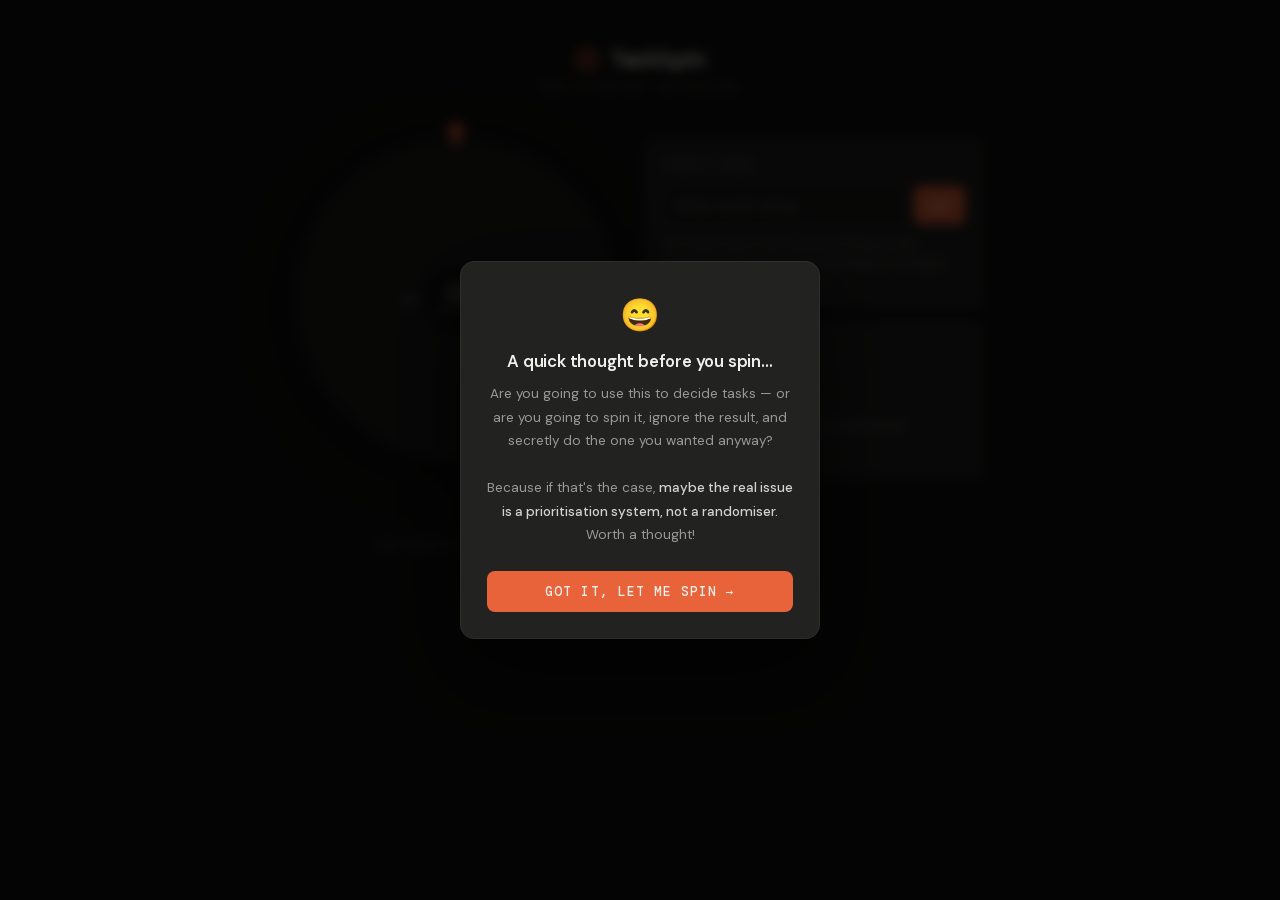
==== commit 3c725aaf: "Tell TaskSpin visitors where their tasks are kept Adds a short note under the task input: tasks stay" ====
--- a/taskspin/index.html
+++ b/taskspin/index.html
@@ -7,41 +7,24 @@
 <link rel="preload" href="fonts/dm-sans-latin.woff2" as="font" type="font/woff2" crossorigin>
 <link rel="stylesheet" href="fonts/fonts.css">
 <style>
-  /* Colours are named by role, so a theme only has to swap values.
-     Every text colour reaches at least 4.5:1 contrast on the surfaces it sits on. */
   :root {
-    color-scheme: dark;
-    --bg:          #111110;
-    --surface:     #1c1c1b;
-    --card:        #222221;
-    --border:      #2e2e2c;
-    --text-muted:  #8c8c87;
-    --text-mid:    #9a9a96;
-    --text-soft:   #d4d4cf;
-    --text:        #f0f0eb;
-    --pop:         #e8633a;   /* orange fills, borders, pointer */
-    --pop-text:    #e8633a;   /* orange used for text */
-    --pop-dim:     rgba(232,99,58,0.10);
-    --on-pop:      #111110;   /* text on orange buttons */
-    --overlay:      rgba(0,0,0,0.75);
-    --modal-shadow: rgba(0,0,0,0.65);
-    --wheel-shadow: rgba(0,0,0,0.55);
-    --pointer-glow: rgba(232,99,58,0.45);
-    /* read by the script each time the wheel and confetti are drawn */
-    --wheel-slices:       #272725 #323230 #2a2a28 #363634 #242423 #2e2e2c #303030 #282826;
-    --wheel-accent:       #261a16;
-    --wheel-stroke:       #111110;
-    --wheel-label:        #a1a19c;
-    --wheel-label-accent: #d4886a;
-    --dot:                #3a3a38;
-    --confetti:           #3d3d3a #6b6b68 #9a9a96 #d4d4cf #e8633a #e8633a #f0f0eb;
+    --black:   #111110;
+    --surface: #1c1c1b;
+    --card:    #222221;
+    --border:  #2e2e2c;
+    --muted:   #6b6b68;
+    --mid:     #9a9a96;
+    --light:   #d4d4cf;
+    --white:   #f0f0eb;
+    --pop:     #e8633a;
+    --pop-dim: rgba(232,99,58,0.10);
   }
 
   * { margin:0; padding:0; box-sizing:border-box; }
 
   body {
-    background: var(--bg);
-    color: var(--text);
+    background: var(--black);
+    color: var(--white);
     font-family: 'DM Sans', sans-serif;
     min-height: 100vh;
     display: flex;
@@ -62,11 +45,11 @@
 
   h1 {
     font-size:1.45rem; font-weight:600;
-    letter-spacing:-0.4px; color:var(--text);
+    letter-spacing:-0.4px; color:var(--white);
   }
 
   .subtitle {
-    font-size:0.72rem; color:var(--text-muted);
+    font-size:0.72rem; color:var(--muted);
     letter-spacing:0.1em; text-transform:uppercase;
   }
 
@@ -94,13 +77,13 @@
     transform:translateX(-50%);
     width:22px; height:30px; z-index:10;
     color:var(--pop);
-    filter:drop-shadow(0 2px 6px var(--pointer-glow));
+    filter:drop-shadow(0 2px 6px rgba(232,99,58,0.45));
   }
 
   #wheel {
     width:100%; height:100%; border-radius:50%;
     display:block; cursor:pointer;
-    box-shadow:0 0 0 1px var(--border), 0 8px 48px var(--wheel-shadow);
+    box-shadow:0 0 0 1px var(--border), 0 8px 48px rgba(0,0,0,0.55);
   }
   #wheel.spinning { cursor:not-allowed; }
 
@@ -108,16 +91,16 @@
     position:absolute; top:50%; left:50%;
     transform:translate(-50%,-50%);
     width:70px; height:70px; border-radius:50%;
-    background:var(--bg);
+    background:var(--black);
     border:1px solid var(--border);
-    color:var(--text-mid);
+    color:var(--mid);
     cursor:pointer; z-index:10;
     display:flex; flex-direction:column;
     align-items:center; justify-content:center; gap:4px;
     transition:all 0.2s ease;
   }
   .center-btn:hover:not(:disabled) {
-    border-color:var(--pop); color:var(--pop-text);
+    border-color:var(--pop); color:var(--pop);
     background:var(--pop-dim);
   }
   .center-btn:disabled { opacity:0.3; cursor:not-allowed; }
@@ -140,15 +123,15 @@
   .result-banner.visible { opacity:1; transform:translateY(0); pointer-events:auto; }
   .result-label {
     font-size:0.66rem; text-transform:uppercase;
-    letter-spacing:0.1em; color:var(--pop-text);
+    letter-spacing:0.1em; color:var(--pop);
     font-weight:500; margin-bottom:5px;
   }
   .result-task {
     font-size:1rem; font-weight:500;
-    color:var(--text); word-break:break-word;
-  }
-
-  .spin-hint { font-size:0.7rem; color:var(--text-muted); letter-spacing:0.03em; }
+    color:var(--white); word-break:break-word;
+  }
+
+  .spin-hint { font-size:0.7rem; color:var(--muted); letter-spacing:0.03em; }
 
   /* ── TASKS SECTION ── */
   .tasks-section {
@@ -164,13 +147,13 @@
   .card-title {
     font-size:0.68rem; font-weight:500;
     text-transform:uppercase; letter-spacing:0.1em;
-    color:var(--text-muted); margin-bottom:14px;
+    color:var(--muted); margin-bottom:14px;
     display:flex; align-items:center; justify-content:space-between;
   }
 
   .count-badge {
     background:var(--surface); border:1px solid var(--border);
-    color:var(--text-mid); border-radius:20px;
+    color:var(--mid); border-radius:20px;
     padding:1px 8px; font-size:0.62rem;
     font-family:'DM Mono',monospace;
   }
@@ -181,15 +164,15 @@
     flex:1; min-width:0;
     background:var(--surface); border:1px solid var(--border);
     border-radius:7px; padding:9px 12px;
-    color:var(--text); font-family:'DM Sans',sans-serif;
+    color:var(--white); font-family:'DM Sans',sans-serif;
     font-size:0.86rem; outline:none;
     transition:border-color 0.2s;
   }
-  .task-input::placeholder { color:var(--text-muted); }
+  .task-input::placeholder { color:var(--muted); }
   .task-input:focus { border-color:var(--pop); }
 
   .add-btn {
-    background:var(--pop); color:var(--on-pop);
+    background:var(--pop); color:var(--white);
     border:none; border-radius:7px;
     padding:9px 14px; flex-shrink:0;
     font-family:'DM Mono',monospace; font-size:0.72rem;
@@ -200,7 +183,7 @@
 
   .storage-note {
     margin-top:12px; font-size:0.7rem;
-    line-height:1.6; color:var(--text-muted);
+    line-height:1.6; color:var(--muted);
   }
 
   .task-list {
@@ -224,46 +207,45 @@
   .task-item:hover { border-color:var(--border); }
   .task-item.winner { border-color:var(--pop); background:var(--pop-dim); }
 
-  .dot { width:7px; height:7px; border-radius:50%; flex-shrink:0; background:var(--dot); }
-  .dot.accent { background:var(--pop); }
-  .task-name { flex:1; font-size:0.83rem; color:var(--text-soft); word-break:break-word; }
+  .dot { width:7px; height:7px; border-radius:50%; flex-shrink:0; }
+  .task-name { flex:1; font-size:0.83rem; color:var(--light); word-break:break-word; }
 
   .task-done-btn {
     background:none; border:1px solid var(--border);
-    color:var(--text-muted); border-radius:4px;
+    color:var(--muted); border-radius:4px;
     padding:2px 7px; font-size:0.66rem;
     cursor:pointer; font-family:'DM Sans',sans-serif;
     font-weight:500; letter-spacing:0.04em;
     transition:all 0.15s; white-space:nowrap;
   }
-  .task-done-btn:hover { border-color:var(--pop); color:var(--pop-text); }
+  .task-done-btn:hover { border-color:var(--pop); color:var(--pop); }
 
   .task-del-btn {
-    background:none; border:none; color:var(--text-muted);
+    background:none; border:none; color:var(--muted);
     cursor:pointer; font-size:1rem; line-height:1;
     padding:0 2px; transition:color 0.15s; flex-shrink:0;
   }
-  .task-del-btn:hover { color:var(--text); }
+  .task-del-btn:hover { color:var(--white); }
 
   .empty-state {
-    text-align:center; color:var(--text-muted);
+    text-align:center; color:var(--muted);
     font-size:0.8rem; padding:20px 0; line-height:2;
   }
 
   .clear-btn {
     width:100%; background:none;
-    border:1px solid var(--border); color:var(--text-muted);
+    border:1px solid var(--border); color:var(--muted);
     border-radius:6px; padding:7px;
     font-family:'DM Sans',sans-serif; font-size:0.74rem;
     cursor:pointer; margin-top:10px; transition:all 0.2s;
     letter-spacing:0.04em;
   }
-  .clear-btn:hover { border-color:var(--text-mid); color:var(--text-soft); }
+  .clear-btn:hover { border-color:var(--mid); color:var(--light); }
 
   /* ── MODAL ── */
   .modal-overlay {
     position:fixed; inset:0;
-    background:var(--overlay);
+    background:rgba(0,0,0,0.75);
     backdrop-filter:blur(6px);
     z-index:200; display:flex;
     align-items:center; justify-content:center;
@@ -278,7 +260,7 @@
     width:min(360px,90vw); text-align:center;
     transform:translateY(14px) scale(0.97);
     transition:transform 0.25s ease;
-    box-shadow:0 32px 80px var(--modal-shadow);
+    box-shadow:0 32px 80px rgba(0,0,0,0.65);
   }
   .modal-overlay.open .modal { transform:translateY(0) scale(1); }
 
@@ -286,11 +268,11 @@
 
   .modal-title {
     font-size:1.05rem; font-weight:600;
-    color:var(--text); margin-bottom:7px; letter-spacing:-0.2px;
+    color:var(--white); margin-bottom:7px; letter-spacing:-0.2px;
   }
 
   .modal-body {
-    font-size:0.82rem; color:var(--text-mid);
+    font-size:0.82rem; color:var(--mid);
     line-height:1.65; margin-bottom:20px;
   }
 
@@ -304,7 +286,7 @@
   .modal-preview span {
     display:inline-block;
     background:var(--card); border:1px solid var(--border);
-    color:var(--text-mid); border-radius:4px;
+    color:var(--mid); border-radius:4px;
     padding:2px 7px; font-size:0.75rem;
     font-family:'DM Mono',monospace;
   }
@@ -313,15 +295,15 @@
 
   .btn-cancel {
     flex:1; background:none; border:1px solid var(--border);
-    color:var(--text-mid); border-radius:8px; padding:11px;
+    color:var(--mid); border-radius:8px; padding:11px;
     font-family:'DM Sans',sans-serif; font-size:0.84rem;
     cursor:pointer; transition:all 0.15s; font-weight:500;
   }
-  .btn-cancel:hover { border-color:var(--text-mid); color:var(--text-soft); }
+  .btn-cancel:hover { border-color:var(--mid); color:var(--light); }
 
   .btn-spin {
     flex:2; background:var(--pop); border:none;
-    color:var(--on-pop); border-radius:8px; padding:11px;
+    color:var(--white); border-radius:8px; padding:11px;
     font-family:'DM Mono',monospace; font-size:0.8rem;
     letter-spacing:0.09em; cursor:pointer;
     transition:opacity 0.15s; font-weight:500;
@@ -341,16 +323,16 @@
   /* ── SIGNATURE ── */
   .signature {
     margin-top:52px; font-size:0.7rem;
-    color:var(--text-muted); font-style:italic;
+    color:var(--muted); font-style:italic;
     letter-spacing:0.03em; text-align:center;
   }
-  .signature .h { color:var(--pop-text); font-style:normal; }
+  .signature .h { color:var(--pop); font-style:normal; }
   .signature a {
-    color:var(--text-mid); text-decoration:none;
+    color:var(--mid); text-decoration:none;
     border-bottom:1px solid var(--border);
     transition:color 0.15s, border-color 0.15s;
   }
-  .signature a:hover, .signature a:focus-visible { color:var(--pop-text); border-color:var(--pop); }
+  .signature a:hover, .signature a:focus-visible { color:var(--pop); border-color:var(--pop); }
 
   /* ── MOBILE RESPONSIVE ── */
   @media (max-width: 600px) {
@@ -432,17 +414,17 @@
   /* ── WELCOME MODAL ── */
   .welcome-emoji { font-size:2rem; margin-bottom:14px; display:block; }
   .welcome-title {
-    font-size:1.05rem; font-weight:600; color:var(--text);
+    font-size:1.05rem; font-weight:600; color:var(--white);
     margin-bottom:10px; letter-spacing:-0.2px;
   }
   .welcome-body {
-    font-size:0.84rem; color:var(--text-mid); line-height:1.75;
+    font-size:0.84rem; color:var(--mid); line-height:1.75;
     margin-bottom:24px;
   }
-  .welcome-body strong { color:var(--text-soft); font-weight:500; }
+  .welcome-body strong { color:var(--light); font-weight:500; }
   .btn-got-it {
     width:100%; background:var(--pop); border:none;
-    color:var(--on-pop); border-radius:8px; padding:12px;
+    color:var(--white); border-radius:8px; padding:12px;
     font-family:'DM Mono',monospace; font-size:0.8rem;
     letter-spacing:0.08em; cursor:pointer;
     transition:opacity 0.15s; font-weight:500;
@@ -554,19 +536,8 @@
 <p class="signature">made with <span class="h">♥</span> by <a href="https://izaninsofya.github.io/">Sofya</a></p>
 
 <script>
-// Colours live in the CSS theme. Read them before drawing, so a theme change applies at once.
-let C = {};
-function readTheme() {
-  const cs = getComputedStyle(document.documentElement);
-  const v = n => cs.getPropertyValue(n).trim();
-  C = {
-    slices: v('--wheel-slices').split(/\s+/), accent: v('--wheel-accent'), stroke: v('--wheel-stroke'),
-    label: v('--wheel-label'), labelAccent: v('--wheel-label-accent'),
-    emptyFill: v('--surface'), emptyBorder: v('--border'), emptyText: v('--text-muted'),
-    confetti: v('--confetti').split(/\s+/)
-  };
-}
-readTheme();
+const WHEEL_COLORS = ['#272725','#323230','#2a2a28','#363634','#242423','#2e2e2c','#303030','#282826'];
+const POP = '#e8633a';
 
 let tasks = JSON.parse(localStorage.getItem('taskspin_v2') || '[]');
 let rotation = 0;
@@ -577,7 +548,7 @@
 const ctx    = canvas.getContext('2d');
 
 const save = () => localStorage.setItem('taskspin_v2', JSON.stringify(tasks));
-const wc   = i => C.slices[i % C.slices.length];
+const wc   = i => WHEEL_COLORS[i % WHEEL_COLORS.length];
 
 function drawWheel() {
   const size = canvas.offsetWidth || 320;
@@ -587,9 +558,9 @@
 
   if (!tasks.length) {
     ctx.beginPath(); ctx.arc(cx,cy,r,0,Math.PI*2);
-    ctx.fillStyle=C.emptyFill; ctx.fill();
-    ctx.strokeStyle=C.emptyBorder; ctx.lineWidth=1; ctx.stroke();
-    ctx.fillStyle=C.emptyText;
+    ctx.fillStyle='#1c1c1b'; ctx.fill();
+    ctx.strokeStyle='#2e2e2c'; ctx.lineWidth=1; ctx.stroke();
+    ctx.fillStyle='#6b6b68';
     ctx.font=`400 ${Math.min(size*0.052,14)}px DM Sans,sans-serif`;
     ctx.textAlign='center'; ctx.textBaseline='middle';
     ctx.fillText('add tasks to spin', cx, cy);
@@ -605,15 +576,15 @@
     const s=i*slice+rotOffset, e=s+slice, m=s+slice/2;
     const accent = (i % 4 === 0);
     ctx.beginPath(); ctx.moveTo(cx,cy); ctx.arc(cx,cy,r,s,e); ctx.closePath();
-    ctx.fillStyle = accent ? C.accent : wc(i); ctx.fill();
-    ctx.strokeStyle=C.stroke; ctx.lineWidth=1.5; ctx.stroke();
+    ctx.fillStyle = accent ? '#261a16' : wc(i); ctx.fill();
+    ctx.strokeStyle='#111110'; ctx.lineWidth=1.5; ctx.stroke();
     ctx.save();
     ctx.translate(cx,cy); ctx.rotate(m);
     const label=task.name.length>13?task.name.slice(0,13)+'…':task.name;
     const fs=Math.min(size*0.035,13);
     ctx.font=`500 ${fs}px DM Sans,sans-serif`;
     ctx.textAlign='center'; ctx.textBaseline='middle';
-    ctx.fillStyle = accent ? C.labelAccent : C.label;
+    ctx.fillStyle = accent ? '#d4886a' : '#7a7a76';
     ctx.fillText(label, r*0.6, 0);
     ctx.restore();
   });
@@ -631,7 +602,7 @@
   }
   list.innerHTML = tasks.map((t,i)=>`
     <div class="task-item" id="task-${i}">
-      <span class="dot${i%4===0?' accent':''}"></span>
+      <span class="dot" style="background:${i%4===0?POP:'#3a3a38'}"></span>
       <span class="task-name">${esc(t.name)}</span>
       <button class="task-done-btn" onclick="markDone(${i})">done</button>
       <button class="task-del-btn" onclick="deleteTask(${i})">×</button>
@@ -717,7 +688,7 @@
 }
 
 function confetti() {
-  const pal=C.confetti;
+  const pal=['#3d3d3a','#6b6b68','#9a9a96','#d4d4cf',POP,POP,'#f0f0eb'];
   for (let i=0;i<55;i++) {
     const el=document.createElement('div');
     el.className='cp';
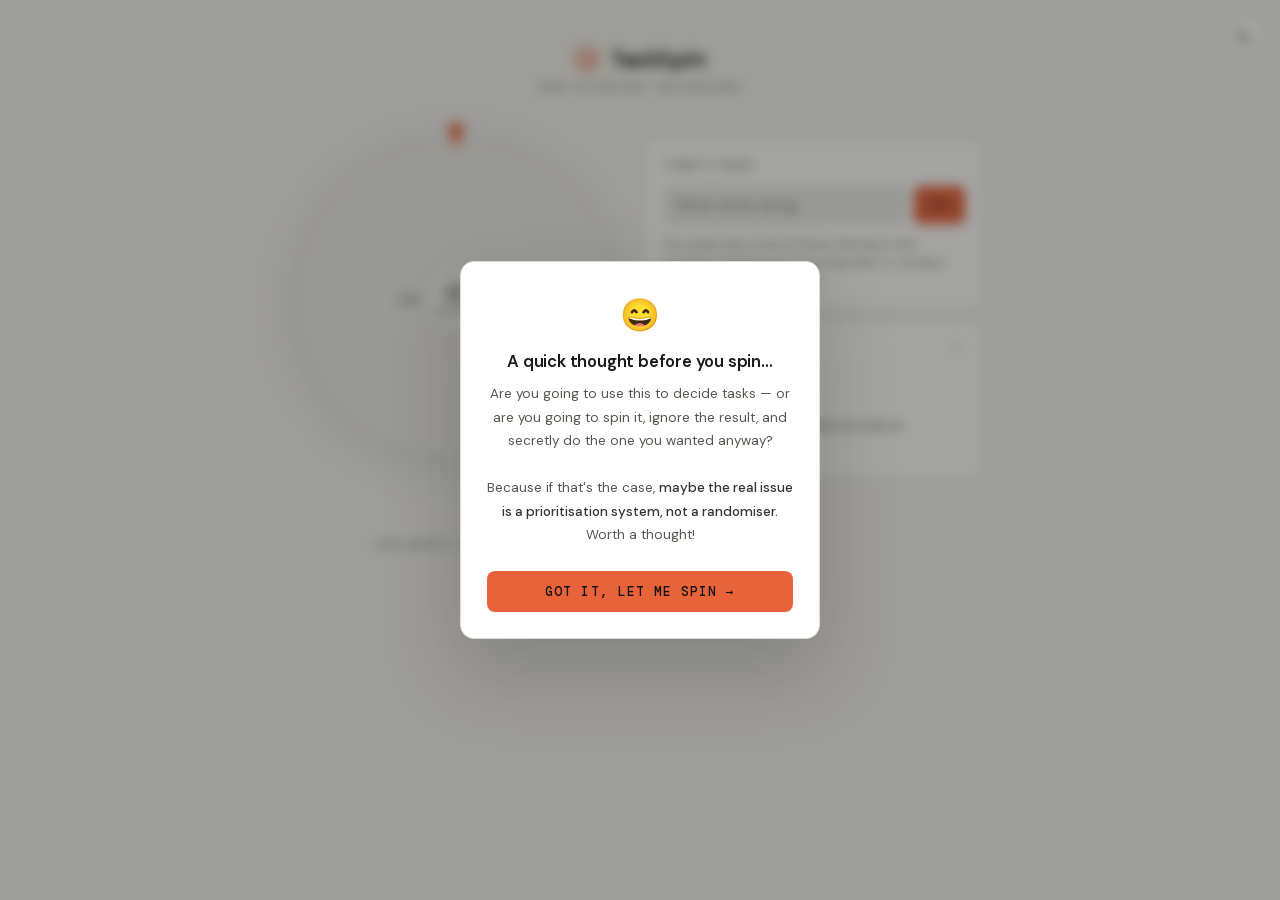
==== commit 04825a8e: "Keep TaskSpin working when the browser blocks storage With strict privacy settings, merely touching " ====
--- a/taskspin/index.html
+++ b/taskspin/index.html
@@ -4,27 +4,82 @@
 <meta charset="UTF-8">
 <meta name="viewport" content="width=device-width, initial-scale=1.0">
 <title>TaskSpin</title>
+<meta name="theme-color" content="#111110">
+<script>
+  // Set the theme before the page is drawn, so it never flashes the wrong one:
+  // the visitor's own choice if they made one, otherwise their device setting.
+  (function () {
+    var t = null;
+    try { t = localStorage.getItem('taskspin_theme'); } catch (e) {}
+    if (t !== 'light' && t !== 'dark') t = window.matchMedia('(prefers-color-scheme: light)').matches ? 'light' : 'dark';
+    document.documentElement.setAttribute('data-theme', t);
+  })();
+</script>
 <link rel="preload" href="fonts/dm-sans-latin.woff2" as="font" type="font/woff2" crossorigin>
 <link rel="stylesheet" href="fonts/fonts.css">
 <style>
+  /* Colours are named by role, so a theme only has to swap values.
+     Every text colour reaches at least 4.5:1 contrast on the surfaces it sits on. */
   :root {
-    --black:   #111110;
-    --surface: #1c1c1b;
-    --card:    #222221;
-    --border:  #2e2e2c;
-    --muted:   #6b6b68;
-    --mid:     #9a9a96;
-    --light:   #d4d4cf;
-    --white:   #f0f0eb;
-    --pop:     #e8633a;
-    --pop-dim: rgba(232,99,58,0.10);
+    color-scheme: dark;
+    --bg:          #111110;
+    --surface:     #1c1c1b;
+    --card:        #222221;
+    --border:      #2e2e2c;
+    --text-muted:  #8c8c87;
+    --text-mid:    #9a9a96;
+    --text-soft:   #d4d4cf;
+    --text:        #f0f0eb;
+    --pop:         #e8633a;   /* orange fills, borders, pointer */
+    --pop-text:    #e8633a;   /* orange used for text */
+    --pop-dim:     rgba(232,99,58,0.10);
+    --on-pop:      #111110;   /* text on orange buttons */
+    --overlay:      rgba(0,0,0,0.75);
+    --modal-shadow: rgba(0,0,0,0.65);
+    --wheel-shadow: rgba(0,0,0,0.55);
+    --pointer-glow: rgba(232,99,58,0.45);
+    /* read by the script each time the wheel and confetti are drawn */
+    --wheel-slices:       #272725 #323230 #2a2a28 #363634 #242423 #2e2e2c #303030 #282826;
+    --wheel-accent:       #261a16;
+    --wheel-stroke:       #111110;
+    --wheel-label:        #a1a19c;
+    --wheel-label-accent: #d4886a;
+    --dot:                #3a3a38;
+    --confetti:           #3d3d3a #6b6b68 #9a9a96 #d4d4cf #e8633a #e8633a #f0f0eb;
+  }
+
+  :root[data-theme="light"] {
+    color-scheme: light;
+    --bg:          #f6f5f1;
+    --surface:     #efeee9;
+    --card:        #ffffff;
+    --border:      #dddcd5;
+    --text-muted:  #696964;
+    --text-mid:    #55554f;
+    --text-soft:   #33332f;
+    --text:        #1a1a18;
+    --pop:         #e8633a;
+    --pop-text:    #a83f1b;   /* darker orange, so orange text stays readable on light surfaces */
+    --pop-dim:     rgba(232,99,58,0.12);
+    --on-pop:      #111110;
+    --overlay:      rgba(26,26,24,0.40);
+    --modal-shadow: rgba(0,0,0,0.18);
+    --wheel-shadow: rgba(0,0,0,0.10);
+    --pointer-glow: rgba(232,99,58,0.30);
+    --wheel-slices:       #ecebe6 #e3e2dc #e8e7e1 #dedcd5 #efeee9 #e5e4de #e1e0da #eae9e3;
+    --wheel-accent:       #f9e1d6;
+    --wheel-stroke:       #ffffff;
+    --wheel-label:        #5e5e59;
+    --wheel-label-accent: #a83f1b;
+    --dot:                #c8c6bf;
+    --confetti:           #c8c6bf #9a9a94 #6c6c67 #33332f #e8633a #e8633a #a83f1b;
   }
 
   * { margin:0; padding:0; box-sizing:border-box; }
 
   body {
-    background: var(--black);
-    color: var(--white);
+    background: var(--bg);
+    color: var(--text);
     font-family: 'DM Sans', sans-serif;
     min-height: 100vh;
     display: flex;
@@ -45,13 +100,29 @@
 
   h1 {
     font-size:1.45rem; font-weight:600;
-    letter-spacing:-0.4px; color:var(--white);
+    letter-spacing:-0.4px; color:var(--text);
   }
 
   .subtitle {
-    font-size:0.72rem; color:var(--muted);
+    font-size:0.72rem; color:var(--text-muted);
     letter-spacing:0.1em; text-transform:uppercase;
   }
+
+  /* ── THEME TOGGLE ── */
+  .theme-toggle {
+    position:absolute; top:16px; right:16px;
+    width:40px; height:40px; border-radius:50%;
+    background:var(--card); border:1px solid var(--border);
+    color:var(--text-mid); cursor:pointer;
+    display:flex; align-items:center; justify-content:center;
+    transition:border-color 0.15s, color 0.15s;
+  }
+  .theme-toggle:hover { border-color:var(--pop); color:var(--pop-text); }
+  .theme-toggle:focus-visible { outline:2px solid var(--pop); outline-offset:2px; }
+  .theme-toggle svg { width:18px; height:18px; }
+  /* the icon shows the mode you would switch to */
+  :root:not([data-theme="light"]) .icon-moon,
+  :root[data-theme="light"] .icon-sun { display:none; }
 
   /* ── LAYOUT ── */
   .layout {
@@ -77,13 +148,13 @@
     transform:translateX(-50%);
     width:22px; height:30px; z-index:10;
     color:var(--pop);
-    filter:drop-shadow(0 2px 6px rgba(232,99,58,0.45));
+    filter:drop-shadow(0 2px 6px var(--pointer-glow));
   }
 
   #wheel {
     width:100%; height:100%; border-radius:50%;
     display:block; cursor:pointer;
-    box-shadow:0 0 0 1px var(--border), 0 8px 48px rgba(0,0,0,0.55);
+    box-shadow:0 0 0 1px var(--border), 0 8px 48px var(--wheel-shadow);
   }
   #wheel.spinning { cursor:not-allowed; }
 
@@ -91,16 +162,16 @@
     position:absolute; top:50%; left:50%;
     transform:translate(-50%,-50%);
     width:70px; height:70px; border-radius:50%;
-    background:var(--black);
+    background:var(--bg);
     border:1px solid var(--border);
-    color:var(--mid);
+    color:var(--text-mid);
     cursor:pointer; z-index:10;
     display:flex; flex-direction:column;
     align-items:center; justify-content:center; gap:4px;
     transition:all 0.2s ease;
   }
   .center-btn:hover:not(:disabled) {
-    border-color:var(--pop); color:var(--pop);
+    border-color:var(--pop); color:var(--pop-text);
     background:var(--pop-dim);
   }
   .center-btn:disabled { opacity:0.3; cursor:not-allowed; }
@@ -123,15 +194,15 @@
   .result-banner.visible { opacity:1; transform:translateY(0); pointer-events:auto; }
   .result-label {
     font-size:0.66rem; text-transform:uppercase;
-    letter-spacing:0.1em; color:var(--pop);
+    letter-spacing:0.1em; color:var(--pop-text);
     font-weight:500; margin-bottom:5px;
   }
   .result-task {
     font-size:1rem; font-weight:500;
-    color:var(--white); word-break:break-word;
-  }
-
-  .spin-hint { font-size:0.7rem; color:var(--muted); letter-spacing:0.03em; }
+    color:var(--text); word-break:break-word;
+  }
+
+  .spin-hint { font-size:0.7rem; color:var(--text-muted); letter-spacing:0.03em; }
 
   /* ── TASKS SECTION ── */
   .tasks-section {
@@ -147,13 +218,13 @@
   .card-title {
     font-size:0.68rem; font-weight:500;
     text-transform:uppercase; letter-spacing:0.1em;
-    color:var(--muted); margin-bottom:14px;
+    color:var(--text-muted); margin-bottom:14px;
     display:flex; align-items:center; justify-content:space-between;
   }
 
   .count-badge {
     background:var(--surface); border:1px solid var(--border);
-    color:var(--mid); border-radius:20px;
+    color:var(--text-mid); border-radius:20px;
     padding:1px 8px; font-size:0.62rem;
     font-family:'DM Mono',monospace;
   }
@@ -164,15 +235,15 @@
     flex:1; min-width:0;
     background:var(--surface); border:1px solid var(--border);
     border-radius:7px; padding:9px 12px;
-    color:var(--white); font-family:'DM Sans',sans-serif;
+    color:var(--text); font-family:'DM Sans',sans-serif;
     font-size:0.86rem; outline:none;
     transition:border-color 0.2s;
   }
-  .task-input::placeholder { color:var(--muted); }
+  .task-input::placeholder { color:var(--text-muted); }
   .task-input:focus { border-color:var(--pop); }
 
   .add-btn {
-    background:var(--pop); color:var(--white);
+    background:var(--pop); color:var(--on-pop);
     border:none; border-radius:7px;
     padding:9px 14px; flex-shrink:0;
     font-family:'DM Mono',monospace; font-size:0.72rem;
@@ -183,7 +254,7 @@
 
   .storage-note {
     margin-top:12px; font-size:0.7rem;
-    line-height:1.6; color:var(--muted);
+    line-height:1.6; color:var(--text-muted);
   }
 
   .task-list {
@@ -207,45 +278,46 @@
   .task-item:hover { border-color:var(--border); }
   .task-item.winner { border-color:var(--pop); background:var(--pop-dim); }
 
-  .dot { width:7px; height:7px; border-radius:50%; flex-shrink:0; }
-  .task-name { flex:1; font-size:0.83rem; color:var(--light); word-break:break-word; }
+  .dot { width:7px; height:7px; border-radius:50%; flex-shrink:0; background:var(--dot); }
+  .dot.accent { background:var(--pop); }
+  .task-name { flex:1; font-size:0.83rem; color:var(--text-soft); word-break:break-word; }
 
   .task-done-btn {
     background:none; border:1px solid var(--border);
-    color:var(--muted); border-radius:4px;
+    color:var(--text-muted); border-radius:4px;
     padding:2px 7px; font-size:0.66rem;
     cursor:pointer; font-family:'DM Sans',sans-serif;
     font-weight:500; letter-spacing:0.04em;
     transition:all 0.15s; white-space:nowrap;
   }
-  .task-done-btn:hover { border-color:var(--pop); color:var(--pop); }
+  .task-done-btn:hover { border-color:var(--pop); color:var(--pop-text); }
 
   .task-del-btn {
-    background:none; border:none; color:var(--muted);
+    background:none; border:none; color:var(--text-muted);
     cursor:pointer; font-size:1rem; line-height:1;
     padding:0 2px; transition:color 0.15s; flex-shrink:0;
   }
-  .task-del-btn:hover { color:var(--white); }
+  .task-del-btn:hover { color:var(--text); }
 
   .empty-state {
-    text-align:center; color:var(--muted);
+    text-align:center; color:var(--text-muted);
     font-size:0.8rem; padding:20px 0; line-height:2;
   }
 
   .clear-btn {
     width:100%; background:none;
-    border:1px solid var(--border); color:var(--muted);
+    border:1px solid var(--border); color:var(--text-muted);
     border-radius:6px; padding:7px;
     font-family:'DM Sans',sans-serif; font-size:0.74rem;
     cursor:pointer; margin-top:10px; transition:all 0.2s;
     letter-spacing:0.04em;
   }
-  .clear-btn:hover { border-color:var(--mid); color:var(--light); }
+  .clear-btn:hover { border-color:var(--text-mid); color:var(--text-soft); }
 
   /* ── MODAL ── */
   .modal-overlay {
     position:fixed; inset:0;
-    background:rgba(0,0,0,0.75);
+    background:var(--overlay);
     backdrop-filter:blur(6px);
     z-index:200; display:flex;
     align-items:center; justify-content:center;
@@ -260,7 +332,7 @@
     width:min(360px,90vw); text-align:center;
     transform:translateY(14px) scale(0.97);
     transition:transform 0.25s ease;
-    box-shadow:0 32px 80px rgba(0,0,0,0.65);
+    box-shadow:0 32px 80px var(--modal-shadow);
   }
   .modal-overlay.open .modal { transform:translateY(0) scale(1); }
 
@@ -268,11 +340,11 @@
 
   .modal-title {
     font-size:1.05rem; font-weight:600;
-    color:var(--white); margin-bottom:7px; letter-spacing:-0.2px;
+    color:var(--text); margin-bottom:7px; letter-spacing:-0.2px;
   }
 
   .modal-body {
-    font-size:0.82rem; color:var(--mid);
+    font-size:0.82rem; color:var(--text-mid);
     line-height:1.65; margin-bottom:20px;
   }
 
@@ -286,7 +358,7 @@
   .modal-preview span {
     display:inline-block;
     background:var(--card); border:1px solid var(--border);
-    color:var(--mid); border-radius:4px;
+    color:var(--text-mid); border-radius:4px;
     padding:2px 7px; font-size:0.75rem;
     font-family:'DM Mono',monospace;
   }
@@ -295,15 +367,15 @@
 
   .btn-cancel {
     flex:1; background:none; border:1px solid var(--border);
-    color:var(--mid); border-radius:8px; padding:11px;
+    color:var(--text-mid); border-radius:8px; padding:11px;
     font-family:'DM Sans',sans-serif; font-size:0.84rem;
     cursor:pointer; transition:all 0.15s; font-weight:500;
   }
-  .btn-cancel:hover { border-color:var(--mid); color:var(--light); }
+  .btn-cancel:hover { border-color:var(--text-mid); color:var(--text-soft); }
 
   .btn-spin {
     flex:2; background:var(--pop); border:none;
-    color:var(--white); border-radius:8px; padding:11px;
+    color:var(--on-pop); border-radius:8px; padding:11px;
     font-family:'DM Mono',monospace; font-size:0.8rem;
     letter-spacing:0.09em; cursor:pointer;
     transition:opacity 0.15s; font-weight:500;
@@ -323,20 +395,21 @@
   /* ── SIGNATURE ── */
   .signature {
     margin-top:52px; font-size:0.7rem;
-    color:var(--muted); font-style:italic;
+    color:var(--text-muted); font-style:italic;
     letter-spacing:0.03em; text-align:center;
   }
-  .signature .h { color:var(--pop); font-style:normal; }
+  .signature .h { color:var(--pop-text); font-style:normal; }
   .signature a {
-    color:var(--mid); text-decoration:none;
+    color:var(--text-mid); text-decoration:none;
     border-bottom:1px solid var(--border);
     transition:color 0.15s, border-color 0.15s;
   }
-  .signature a:hover, .signature a:focus-visible { color:var(--pop); border-color:var(--pop); }
+  .signature a:hover, .signature a:focus-visible { color:var(--pop-text); border-color:var(--pop); }
 
   /* ── MOBILE RESPONSIVE ── */
   @media (max-width: 600px) {
     body { padding:28px 16px 56px; }
+    .theme-toggle { top:12px; right:12px; width:44px; height:44px; }
 
     header { margin-bottom:28px; }
     h1 { font-size:1.25rem; }
@@ -414,17 +487,17 @@
   /* ── WELCOME MODAL ── */
   .welcome-emoji { font-size:2rem; margin-bottom:14px; display:block; }
   .welcome-title {
-    font-size:1.05rem; font-weight:600; color:var(--white);
+    font-size:1.05rem; font-weight:600; color:var(--text);
     margin-bottom:10px; letter-spacing:-0.2px;
   }
   .welcome-body {
-    font-size:0.84rem; color:var(--mid); line-height:1.75;
+    font-size:0.84rem; color:var(--text-mid); line-height:1.75;
     margin-bottom:24px;
   }
-  .welcome-body strong { color:var(--light); font-weight:500; }
+  .welcome-body strong { color:var(--text-soft); font-weight:500; }
   .btn-got-it {
     width:100%; background:var(--pop); border:none;
-    color:var(--white); border-radius:8px; padding:12px;
+    color:var(--on-pop); border-radius:8px; padding:12px;
     font-family:'DM Mono',monospace; font-size:0.8rem;
     letter-spacing:0.08em; cursor:pointer;
     transition:opacity 0.15s; font-weight:500;
@@ -433,6 +506,16 @@
 </style>
 </head>
 <body>
+
+<button class="theme-toggle" id="themeToggle" type="button" aria-label="Switch to light mode" title="Switch to light mode">
+  <svg class="icon-sun" viewBox="0 0 24 24" fill="none" stroke="currentColor" stroke-width="1.6" stroke-linecap="round" stroke-linejoin="round" aria-hidden="true">
+    <circle cx="12" cy="12" r="4.2"/>
+    <path d="M12 2.5v2.2M12 19.3v2.2M4.6 4.6l1.6 1.6M17.8 17.8l1.6 1.6M2.5 12h2.2M19.3 12h2.2M4.6 19.4l1.6-1.6M17.8 6.2l1.6-1.6"/>
+  </svg>
+  <svg class="icon-moon" viewBox="0 0 24 24" fill="none" stroke="currentColor" stroke-width="1.6" stroke-linecap="round" stroke-linejoin="round" aria-hidden="true">
+    <path d="M20.4 14.6A8.4 8.4 0 0 1 9.4 3.6a8.4 8.4 0 1 0 11 11z"/>
+  </svg>
+</button>
 
 <header>
   <div class="logo">
@@ -536,10 +619,40 @@
 <p class="signature">made with <span class="h">♥</span> by <a href="https://izaninsofya.github.io/">Sofya</a></p>
 
 <script>
-const WHEEL_COLORS = ['#272725','#323230','#2a2a28','#363634','#242423','#2e2e2c','#303030','#282826'];
-const POP = '#e8633a';
-
-let tasks = JSON.parse(localStorage.getItem('taskspin_v2') || '[]');
+// Colours live in the CSS theme. Read them before drawing, so a theme change applies at once.
+let C = {};
+function readTheme() {
+  const cs = getComputedStyle(document.documentElement);
+  const v = n => cs.getPropertyValue(n).trim();
+  C = {
+    slices: v('--wheel-slices').split(/\s+/), accent: v('--wheel-accent'), stroke: v('--wheel-stroke'),
+    label: v('--wheel-label'), labelAccent: v('--wheel-label-accent'),
+    emptyFill: v('--surface'), emptyBorder: v('--border'), emptyText: v('--text-muted'),
+    confetti: v('--confetti').split(/\s+/)
+  };
+}
+readTheme();
+
+/* ── Storage ── */
+// Strict privacy settings can block website storage, and then even touching it throws.
+// Every read and write goes through these, so TaskSpin keeps working; it just can't remember.
+function storageArea(kind) { try { return window[kind] || null; } catch (e) { return null; } }
+function readStored(kind, key) {
+  try { const s = storageArea(kind); return s ? s.getItem(key) : null; } catch (e) { return null; }
+}
+function writeStored(kind, key, value) {
+  try { const s = storageArea(kind); if (!s) return false; s.setItem(key, value); return true; } catch (e) { return false; }
+}
+function loadTasks() {
+  try {
+    const list = JSON.parse(readStored('localStorage', 'taskspin_v2') || '[]');
+    return Array.isArray(list) ? list.filter(t => t && typeof t.name === 'string') : [];
+  } catch (e) { return []; }   // unreadable saved data: start empty rather than break the page
+}
+const canSave = writeStored('localStorage', 'taskspin_probe', '1');
+if (canSave) { try { localStorage.removeItem('taskspin_probe'); } catch (e) {} }
+
+let tasks = loadTasks();
 let rotation = 0;
 let isSpinning = false;
 let pendingWin = -1;
@@ -547,8 +660,8 @@
 const canvas = document.getElementById('wheel');
 const ctx    = canvas.getContext('2d');
 
-const save = () => localStorage.setItem('taskspin_v2', JSON.stringify(tasks));
-const wc   = i => WHEEL_COLORS[i % WHEEL_COLORS.length];
+const save = () => writeStored('localStorage', 'taskspin_v2', JSON.stringify(tasks));
+const wc   = i => C.slices[i % C.slices.length];
 
 function drawWheel() {
   const size = canvas.offsetWidth || 320;
@@ -558,9 +671,9 @@
 
   if (!tasks.length) {
     ctx.beginPath(); ctx.arc(cx,cy,r,0,Math.PI*2);
-    ctx.fillStyle='#1c1c1b'; ctx.fill();
-    ctx.strokeStyle='#2e2e2c'; ctx.lineWidth=1; ctx.stroke();
-    ctx.fillStyle='#6b6b68';
+    ctx.fillStyle=C.emptyFill; ctx.fill();
+    ctx.strokeStyle=C.emptyBorder; ctx.lineWidth=1; ctx.stroke();
+    ctx.fillStyle=C.emptyText;
     ctx.font=`400 ${Math.min(size*0.052,14)}px DM Sans,sans-serif`;
     ctx.textAlign='center'; ctx.textBaseline='middle';
     ctx.fillText('add tasks to spin', cx, cy);
@@ -576,15 +689,15 @@
     const s=i*slice+rotOffset, e=s+slice, m=s+slice/2;
     const accent = (i % 4 === 0);
     ctx.beginPath(); ctx.moveTo(cx,cy); ctx.arc(cx,cy,r,s,e); ctx.closePath();
-    ctx.fillStyle = accent ? '#261a16' : wc(i); ctx.fill();
-    ctx.strokeStyle='#111110'; ctx.lineWidth=1.5; ctx.stroke();
+    ctx.fillStyle = accent ? C.accent : wc(i); ctx.fill();
+    ctx.strokeStyle=C.stroke; ctx.lineWidth=1.5; ctx.stroke();
     ctx.save();
     ctx.translate(cx,cy); ctx.rotate(m);
     const label=task.name.length>13?task.name.slice(0,13)+'…':task.name;
     const fs=Math.min(size*0.035,13);
     ctx.font=`500 ${fs}px DM Sans,sans-serif`;
     ctx.textAlign='center'; ctx.textBaseline='middle';
-    ctx.fillStyle = accent ? '#d4886a' : '#7a7a76';
+    ctx.fillStyle = accent ? C.labelAccent : C.label;
     ctx.fillText(label, r*0.6, 0);
     ctx.restore();
   });
@@ -602,7 +715,7 @@
   }
   list.innerHTML = tasks.map((t,i)=>`
     <div class="task-item" id="task-${i}">
-      <span class="dot" style="background:${i%4===0?POP:'#3a3a38'}"></span>
+      <span class="dot${i%4===0?' accent':''}"></span>
       <span class="task-name">${esc(t.name)}</span>
       <button class="task-done-btn" onclick="markDone(${i})">done</button>
       <button class="task-del-btn" onclick="deleteTask(${i})">×</button>
@@ -688,7 +801,7 @@
 }
 
 function confetti() {
-  const pal=['#3d3d3a','#6b6b68','#9a9a96','#d4d4cf',POP,POP,'#f0f0eb'];
+  const pal=C.confetti;
   for (let i=0;i<55;i++) {
     const el=document.createElement('div');
     el.className='cp';
@@ -702,15 +815,46 @@
 document.getElementById('taskInput').addEventListener('keydown', e=>{ if(e.key==='Enter') addTask(); });
 window.addEventListener('resize', drawWheel);
 
+/* ── Theme ── */
+const THEME_KEY = 'taskspin_theme';
+const themeBtn  = document.getElementById('themeToggle');
+const themeMeta = document.querySelector('meta[name="theme-color"]');
+
+function setTheme(t) {
+  document.documentElement.setAttribute('data-theme', t);
+  const next = t === 'light' ? 'dark' : 'light';
+  themeBtn.setAttribute('aria-label', `Switch to ${next} mode`);
+  themeBtn.title = `Switch to ${next} mode`;
+  readTheme();
+  themeMeta.setAttribute('content', getComputedStyle(document.documentElement).getPropertyValue('--bg').trim());
+  drawWheel();
+}
+themeBtn.addEventListener('click', () => {
+  const t = document.documentElement.getAttribute('data-theme') === 'light' ? 'dark' : 'light';
+  writeStored('localStorage', THEME_KEY, t);
+  setTheme(t);
+});
+// Until someone presses the toggle, keep following the device setting.
+window.matchMedia('(prefers-color-scheme: light)').addEventListener('change', e => {
+  const saved = readStored('localStorage', THEME_KEY);
+  if (saved !== 'light' && saved !== 'dark') setTheme(e.matches ? 'light' : 'dark');
+});
+
+// If storage is blocked, the usual note would be untrue: say what will actually happen.
+if (!canSave) {
+  document.querySelector('.storage-note').textContent =
+    "Your browser is blocking website storage, so these tasks can't be saved. They'll be gone when you reload or close this page.";
+}
+
 renderTasks();
-drawWheel();
+setTheme(document.documentElement.getAttribute('data-theme') === 'light' ? 'light' : 'dark'); // also draws the wheel
 
 // Welcome modal — show once per session
 function closeWelcome() {
   document.getElementById('welcomeOverlay').classList.remove('open');
-  sessionStorage.setItem('ts_welcomed','1');
-}
-if (!sessionStorage.getItem('ts_welcomed')) {
+  writeStored('sessionStorage', 'ts_welcomed', '1');
+}
+if (!readStored('sessionStorage', 'ts_welcomed')) {
   setTimeout(()=>document.getElementById('welcomeOverlay').classList.add('open'), 400);
 }
 </script>
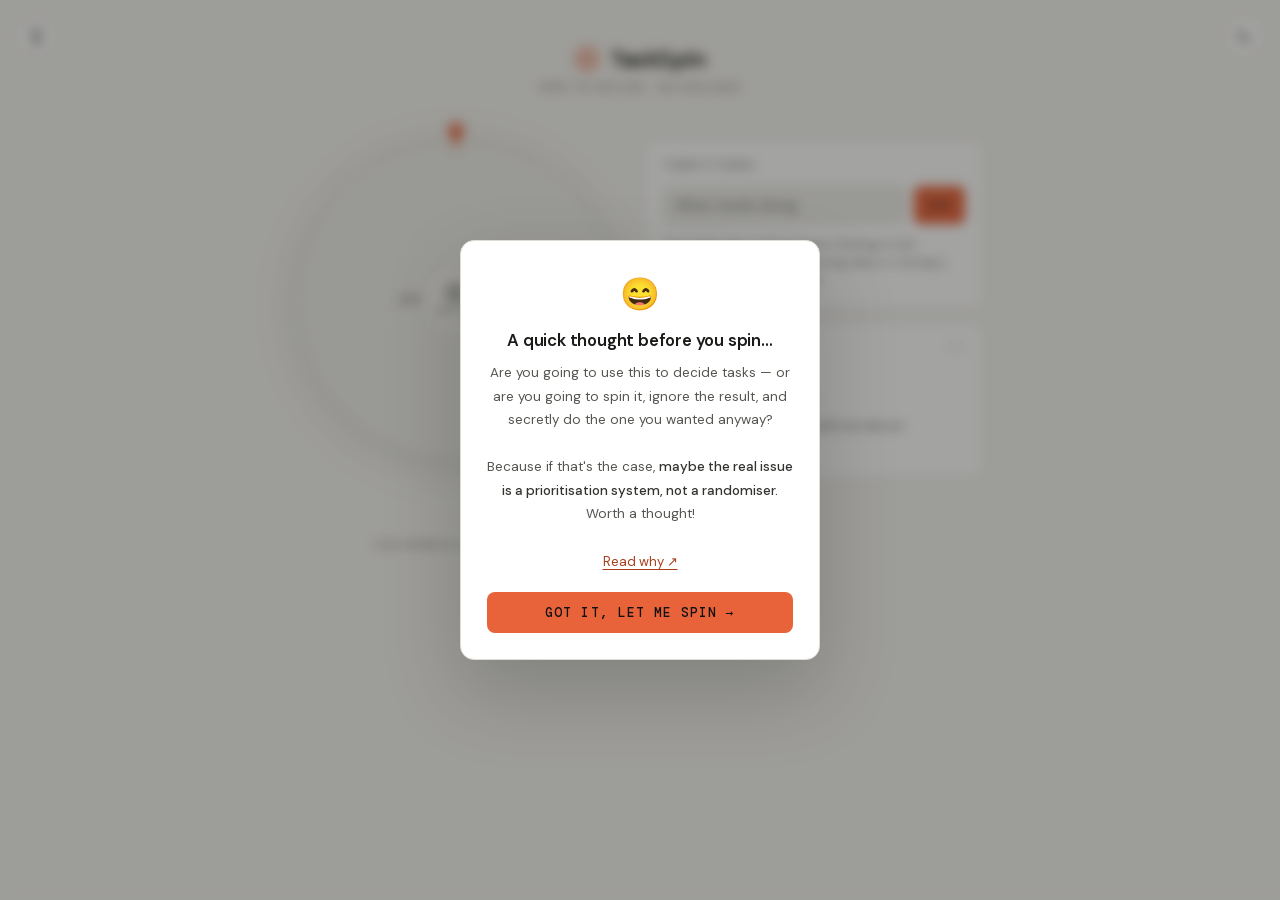
==== commit 3ae195c4: "DRAFT: add TaskSpin's story page and lightbulb entry points Do not merge yet: taskspin/story.html st" ====
--- a/taskspin/index.html
+++ b/taskspin/index.html
@@ -17,66 +17,8 @@
 </script>
 <link rel="preload" href="fonts/dm-sans-latin.woff2" as="font" type="font/woff2" crossorigin>
 <link rel="stylesheet" href="fonts/fonts.css">
+<link rel="stylesheet" href="theme.css">
 <style>
-  /* Colours are named by role, so a theme only has to swap values.
-     Every text colour reaches at least 4.5:1 contrast on the surfaces it sits on. */
-  :root {
-    color-scheme: dark;
-    --bg:          #111110;
-    --surface:     #1c1c1b;
-    --card:        #222221;
-    --border:      #2e2e2c;
-    --text-muted:  #8c8c87;
-    --text-mid:    #9a9a96;
-    --text-soft:   #d4d4cf;
-    --text:        #f0f0eb;
-    --pop:         #e8633a;   /* orange fills, borders, pointer */
-    --pop-text:    #e8633a;   /* orange used for text */
-    --pop-dim:     rgba(232,99,58,0.10);
-    --on-pop:      #111110;   /* text on orange buttons */
-    --overlay:      rgba(0,0,0,0.75);
-    --modal-shadow: rgba(0,0,0,0.65);
-    --wheel-shadow: rgba(0,0,0,0.55);
-    --pointer-glow: rgba(232,99,58,0.45);
-    /* read by the script each time the wheel and confetti are drawn */
-    --wheel-slices:       #272725 #323230 #2a2a28 #363634 #242423 #2e2e2c #303030 #282826;
-    --wheel-accent:       #261a16;
-    --wheel-stroke:       #111110;
-    --wheel-label:        #a1a19c;
-    --wheel-label-accent: #d4886a;
-    --dot:                #3a3a38;
-    --confetti:           #3d3d3a #6b6b68 #9a9a96 #d4d4cf #e8633a #e8633a #f0f0eb;
-  }
-
-  :root[data-theme="light"] {
-    color-scheme: light;
-    --bg:          #f6f5f1;
-    --surface:     #efeee9;
-    --card:        #ffffff;
-    --border:      #dddcd5;
-    --text-muted:  #696964;
-    --text-mid:    #55554f;
-    --text-soft:   #33332f;
-    --text:        #1a1a18;
-    --pop:         #e8633a;
-    --pop-text:    #a83f1b;   /* darker orange, so orange text stays readable on light surfaces */
-    --pop-dim:     rgba(232,99,58,0.12);
-    --on-pop:      #111110;
-    --overlay:      rgba(26,26,24,0.40);
-    --modal-shadow: rgba(0,0,0,0.18);
-    --wheel-shadow: rgba(0,0,0,0.10);
-    --pointer-glow: rgba(232,99,58,0.30);
-    --wheel-slices:       #ecebe6 #e3e2dc #e8e7e1 #dedcd5 #efeee9 #e5e4de #e1e0da #eae9e3;
-    --wheel-accent:       #f9e1d6;
-    --wheel-stroke:       #ffffff;
-    --wheel-label:        #5e5e59;
-    --wheel-label-accent: #a83f1b;
-    --dot:                #c8c6bf;
-    --confetti:           #c8c6bf #9a9a94 #6c6c67 #33332f #e8633a #e8633a #a83f1b;
-  }
-
-  * { margin:0; padding:0; box-sizing:border-box; }
-
   body {
     background: var(--bg);
     color: var(--text);
@@ -108,21 +50,20 @@
     letter-spacing:0.1em; text-transform:uppercase;
   }
 
-  /* ── THEME TOGGLE ── */
-  .theme-toggle {
-    position:absolute; top:16px; right:16px;
-    width:40px; height:40px; border-radius:50%;
-    background:var(--card); border:1px solid var(--border);
-    color:var(--text-mid); cursor:pointer;
-    display:flex; align-items:center; justify-content:center;
-    transition:border-color 0.15s, color 0.15s;
-  }
-  .theme-toggle:hover { border-color:var(--pop); color:var(--pop-text); }
-  .theme-toggle:focus-visible { outline:2px solid var(--pop); outline-offset:2px; }
-  .theme-toggle svg { width:18px; height:18px; }
-  /* the icon shows the mode you would switch to */
-  :root:not([data-theme="light"]) .icon-moon,
-  :root[data-theme="light"] .icon-sun { display:none; }
+  /* ── IDEA BULB: opens the story behind TaskSpin ── */
+  .idea-btn svg { width:23px; height:23px; overflow:visible; }
+  .bulb-lit { opacity:0; color:var(--pop); }
+  .bulb-lit .glass { fill:var(--pop-dim); }
+  /* flickers on once after the page loads, then glows softly now and then */
+  .bulb-lit { animation:bulb-flicker 1.9s ease-out 0.6s 1 both, bulb-glow 9s ease-in-out 3.2s infinite; }
+  .idea-btn:hover .bulb-lit, .idea-btn:focus-visible .bulb-lit { animation:none; opacity:1; }
+  .idea-btn:hover, .idea-btn:focus-visible { box-shadow:0 0 16px var(--pointer-glow); }
+  @keyframes bulb-flicker {
+    0% {opacity:0} 10% {opacity:1} 16% {opacity:.1} 24% {opacity:.85} 29% {opacity:.2} 40% {opacity:1}
+    75% {opacity:1} 100% {opacity:0}
+  }
+  @keyframes bulb-glow { 0%, 60%, 100% {opacity:0} 75% {opacity:.6} }
+  @media (prefers-reduced-motion: reduce) { .bulb-lit { animation:none; } }
 
   /* ── LAYOUT ── */
   .layout {
@@ -409,7 +350,6 @@
   /* ── MOBILE RESPONSIVE ── */
   @media (max-width: 600px) {
     body { padding:28px 16px 56px; }
-    .theme-toggle { top:12px; right:12px; width:44px; height:44px; }
 
     header { margin-bottom:28px; }
     h1 { font-size:1.25rem; }
@@ -495,6 +435,12 @@
     margin-bottom:24px;
   }
   .welcome-body strong { color:var(--text-soft); font-weight:500; }
+  .welcome-link {
+    display:inline-block; margin:-8px 0 22px;
+    font-size:0.82rem; color:var(--pop-text);
+    text-decoration:underline; text-underline-offset:3px; text-decoration-thickness:1px;
+  }
+  .welcome-link:hover, .welcome-link:focus-visible { color:var(--text); }
   .btn-got-it {
     width:100%; background:var(--pop); border:none;
     color:var(--on-pop); border-radius:8px; padding:12px;
@@ -507,7 +453,22 @@
 </head>
 <body>
 
-<button class="theme-toggle" id="themeToggle" type="button" aria-label="Switch to light mode" title="Switch to light mode">
+<a class="corner-btn corner-left idea-btn" id="ideaLink" href="story.html" target="_blank" rel="noopener" aria-label="The thinking behind TaskSpin (opens in a new tab)" title="The thinking behind TaskSpin">
+  <svg viewBox="0 0 24 24" fill="none" stroke="currentColor" stroke-width="1.5" stroke-linecap="round" stroke-linejoin="round" aria-hidden="true">
+    <g class="bulb-base">
+      <path d="M12 3.4a5.6 5.6 0 0 0-3.4 10.05c.62.48.98 1.2.98 1.98v.87h4.84v-.87c0-.78.36-1.5.98-1.98A5.6 5.6 0 0 0 12 3.4z"/>
+      <path d="M9.9 18.6h4.2M10.7 20.8h2.6"/>
+      <path d="M10.4 16.2v-2.7a1.6 1.6 0 0 1 3.2 0v2.7" opacity="0.6"/>
+    </g>
+    <g class="bulb-lit">
+      <path class="glass" d="M12 3.4a5.6 5.6 0 0 0-3.4 10.05c.62.48.98 1.2.98 1.98v.87h4.84v-.87c0-.78.36-1.5.98-1.98A5.6 5.6 0 0 0 12 3.4z"/>
+      <path d="M10.4 16.2v-2.7a1.6 1.6 0 0 1 3.2 0v2.7"/>
+      <path d="M12 .2v1.3M4.6 2.9l.95.95M19.4 2.9l-.95.95M1.9 8.9h1.35M20.75 8.9h1.35"/>
+    </g>
+  </svg>
+</a>
+
+<button class="corner-btn corner-right" id="themeToggle" type="button" aria-label="Switch to light mode" title="Switch to light mode">
   <svg class="icon-sun" viewBox="0 0 24 24" fill="none" stroke="currentColor" stroke-width="1.6" stroke-linecap="round" stroke-linejoin="round" aria-hidden="true">
     <circle cx="12" cy="12" r="4.2"/>
     <path d="M12 2.5v2.2M12 19.3v2.2M4.6 4.6l1.6 1.6M17.8 17.8l1.6 1.6M2.5 12h2.2M19.3 12h2.2M4.6 19.4l1.6-1.6M17.8 6.2l1.6-1.6"/>
@@ -612,6 +573,7 @@
       Are you going to use this to decide tasks — or are you going to spin it, ignore the result, and secretly do the one you wanted anyway?<br><br>
       Because if that's the case, <strong>maybe the real issue is a prioritisation system, not a randomiser.</strong> Worth a thought!
     </div>
+    <a class="welcome-link" href="story.html" target="_blank" rel="noopener" aria-label="Read why (opens in a new tab)">Read why ↗</a>
     <button class="btn-got-it" onclick="closeWelcome()">GOT IT, LET ME SPIN →</button>
   </div>
 </div>
@@ -840,6 +802,11 @@
   if (saved !== 'light' && saved !== 'dark') setTheme(e.matches ? 'light' : 'dark');
 });
 
+// Keep the theme in step when it is changed in another TaskSpin tab, such as the story page.
+window.addEventListener('storage', e => {
+  if (e.key === THEME_KEY && (e.newValue === 'light' || e.newValue === 'dark')) setTheme(e.newValue);
+});
+
 // If storage is blocked, the usual note would be untrue: say what will actually happen.
 if (!canSave) {
   document.querySelector('.storage-note').textContent =
--- a/taskspin/theme.css
+++ b/taskspin/theme.css
@@ -0,0 +1,83 @@
+/* TaskSpin theme, shared by the app (index.html) and the story page (story.html). */
+/* Colours are named by role, so a theme only has to swap values.
+   Every text colour reaches at least 4.5:1 contrast on the surfaces it sits on. */
+:root {
+  color-scheme: dark;
+  --bg:          #111110;
+  --surface:     #1c1c1b;
+  --card:        #222221;
+  --border:      #2e2e2c;
+  --text-muted:  #8c8c87;
+  --text-mid:    #9a9a96;
+  --text-soft:   #d4d4cf;
+  --text:        #f0f0eb;
+  --pop:         #e8633a;   /* orange fills, borders, pointer */
+  --pop-text:    #e8633a;   /* orange used for text */
+  --pop-dim:     rgba(232,99,58,0.10);
+  --on-pop:      #111110;   /* text on orange buttons */
+  --overlay:      rgba(0,0,0,0.75);
+  --modal-shadow: rgba(0,0,0,0.65);
+  --wheel-shadow: rgba(0,0,0,0.55);
+  --pointer-glow: rgba(232,99,58,0.45);
+  /* read by the script each time the wheel and confetti are drawn */
+  --wheel-slices:       #272725 #323230 #2a2a28 #363634 #242423 #2e2e2c #303030 #282826;
+  --wheel-accent:       #261a16;
+  --wheel-stroke:       #111110;
+  --wheel-label:        #a1a19c;
+  --wheel-label-accent: #d4886a;
+  --dot:                #3a3a38;
+  --confetti:           #3d3d3a #6b6b68 #9a9a96 #d4d4cf #e8633a #e8633a #f0f0eb;
+}
+
+:root[data-theme="light"] {
+  color-scheme: light;
+  --bg:          #f6f5f1;
+  --surface:     #efeee9;
+  --card:        #ffffff;
+  --border:      #dddcd5;
+  --text-muted:  #696964;
+  --text-mid:    #55554f;
+  --text-soft:   #33332f;
+  --text:        #1a1a18;
+  --pop:         #e8633a;
+  --pop-text:    #a83f1b;   /* darker orange, so orange text stays readable on light surfaces */
+  --pop-dim:     rgba(232,99,58,0.12);
+  --on-pop:      #111110;
+  --overlay:      rgba(26,26,24,0.40);
+  --modal-shadow: rgba(0,0,0,0.18);
+  --wheel-shadow: rgba(0,0,0,0.10);
+  --pointer-glow: rgba(232,99,58,0.30);
+  --wheel-slices:       #ecebe6 #e3e2dc #e8e7e1 #dedcd5 #efeee9 #e5e4de #e1e0da #eae9e3;
+  --wheel-accent:       #f9e1d6;
+  --wheel-stroke:       #ffffff;
+  --wheel-label:        #5e5e59;
+  --wheel-label-accent: #a83f1b;
+  --dot:                #c8c6bf;
+  --confetti:           #c8c6bf #9a9a94 #6c6c67 #33332f #e8633a #e8633a #a83f1b;
+}
+
+* { margin:0; padding:0; box-sizing:border-box; }
+
+/* Round buttons pinned to the top corners: theme toggle, lightbulb, back link. */
+.corner-btn {
+  position:absolute; top:16px;
+  width:40px; height:40px; border-radius:50%;
+  background:var(--card); border:1px solid var(--border);
+  color:var(--text-mid); cursor:pointer; text-decoration:none;
+  display:flex; align-items:center; justify-content:center;
+  transition:border-color 0.15s, color 0.15s, box-shadow 0.2s;
+}
+.corner-left  { left:16px; }
+.corner-right { right:16px; }
+.corner-btn:hover { border-color:var(--pop); color:var(--pop-text); }
+.corner-btn:focus-visible { outline:2px solid var(--pop); outline-offset:2px; }
+.corner-btn svg { width:18px; height:18px; }
+/* the theme icon shows the mode you would switch to */
+:root:not([data-theme="light"]) .icon-moon,
+:root[data-theme="light"] .icon-sun { display:none; }
+
+@media (max-width:600px) {
+  .corner-btn   { top:12px; width:44px; height:44px; }
+  .corner-left  { left:12px; }
+  .corner-right { right:12px; }
+}
